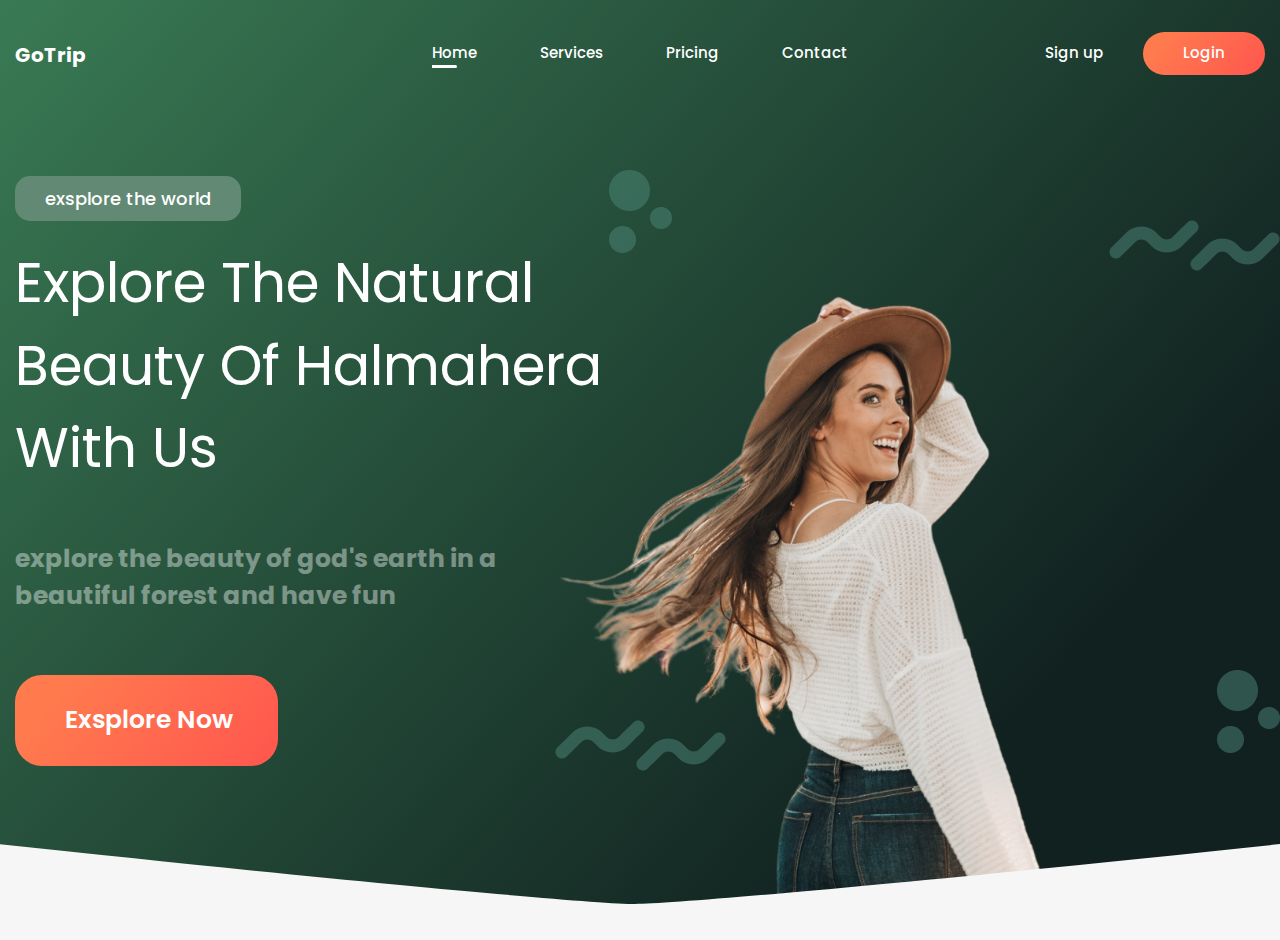
==== index.html @ a07e7d05 "0.1.1" ====
<!DOCTYPE html>
<html lang="en">
<head>
	<meta charset="UTF-8">
	<meta name="viewport" content="width=device-width, initial-scale=1.0">
	<title>GoTrip</title>
	<link rel="stylesheet" href="Style/style.css">
	<link rel="stylesheet" href="Style/reset.css">
	<link rel="stylesheet" href="Style/media.css">
	<link rel="preconnect" href="https://fonts.googleapis.com">
	<link rel="preconnect" href="https://fonts.gstatic.com" crossorigin>
	<link href="https://fonts.googleapis.com/css2?family=Poppins:ital,wght@0,100;0,200;0,300;0,400;0,500;0,600;0,700;0,800;0,900;1,100;1,200;1,300;1,400;1,500;1,600;1,700;1,800;1,900&display=swap" rel="stylesheet">
</head>
<body>
	<header class="header">
		<div class="container">
			<nav class="nav">
				<h1 class="logo__text">
					<a href="#" class="logo__link">GoTrip</a>
				</h1>
				<input id="headerbtn" type="checkbox" class="header__checkbox__btn">
				<label class="header__label__open" for="headerbtn">
					<img class="header__nav__btn" src="img/btn.png" alt="">
				</label>
				<ul class="header__list">
					<li class="header__list__item">
						<a href="#" class="header__list__link header__list__link__active">
							Home
						</a>
						<div class="active__item"></div>
					</li>
					<li class="header__list__item">
						<a href="#" class="header__list__link">
							Services
						</a>
						<div class="active__item"></div>
					</li>
					<li class="header__list__item">
						<a href="#" class="header__list__link">
							Pricing
						</a>
						<div class="active__item"></div>
					</li>
					<li class="header__list__item">
						<a href="#" class="header__list__link">
							Contact
						</a>
						<div class="active__item"></div>
					</li>
				</ul>
				<ul class=" header__list__btn">
					<li class="header__list__btn__item">
						<button class="header__btn header__btn1">Sign up</button>
						<div class="active__item__btn active__item__btn1"></div>
					</li>
					<li class="header__list__btn__item">
						<button class="header__btn header__btn2">Login</button>
						<div class="active__item__btn active__item__btn2"></div>
					</li>
				</ul>
			</nav>
		</div>
		<section class="header__present">
			<div class="container">	
				<div class="header__left">
					<strong class="header__strong">
						exsplore the world
					</strong>
					<h2 class="header__title">
						Explore The Natural
						Beauty Of Halmahera
						With Us
					</h2>
					<p class="header__text">
						explore the beauty of god's earth in a beautiful forest and have fun
					</p>
					<button class="header__present__btn">
						<div class="hover__box"></div>
						<p class="btn__text__down">Exsplore Now</p>
						<p class="btn__text">Exsplore Now</p>
						<div class="gradient__btn"></div>
					</button>
				</div>
				<img src="img/women.png" alt="women" class="header__tight__img">
			</div>
		</section>
	</header>
	<main class="main">
		<section class="slide">
			<div class="container__right">
			</div>
		</section>
	</main>
	<footer class="footer">
	</footer>
</body>
</html>
---- Style/style.css ----
body{
	background: gray;
	position: relative;
	z-index: -3;

}
.container{
	max-width: var(--c-w);
	padding: var(--p);
	margin: 0 auto;
}
.header{
	background:linear-gradient(132.05deg, #428E5F -17.38%, #112120 78.4%);
	position: relative;
	height: 940px;
	z-index: -2;
	overflow: hidden;
}
.header::after{
	content: "";
	background: url(../img/Vector.svg) center bottom/cover no-repeat	;
	width: 100%;
	height: 20%;
	inset: auto auto 0 0;
	position: absolute;
	z-index: 2;
}
.container__right{
	padding-left:  calc((100% - var(--c-w))/2);
}
.nav {
	height: 80px;
	display: grid;
	grid-template-columns: repeat(3, 1fr);
	align-items: center;
	color: #FFFFFF;
	position: relative;
	z-index: 2;
}
.logo__text {
	display: inline-block;
	text-align: start;
	font-size: 20px;
	font-weight: 700;
	line-height: 1.5;
}
.logo__link:hover{
	font-size: 21px;
}
.logo__link {
	transition: font-size .3s linear 0.05s;
}
.header__list {
	display: flex;
	justify-content: space-between;
	align-items: center;
}
.header__list__link {
	font-size: 15px;
	font-weight: 500;
	line-height: 1.5;
}
.header__list__link__active{
	display: block;
	position: relative;
}

.header__list__link__active::after{
	content: "";
	box-sizing: content-box;
	position: absolute;
	inset: auto auto -3px 0;
	min-width: 0px;
	height: 3px;
	padding-right: 25px;
	background-color: #fff;
	border-start-end-radius: 1.5px;
	border-end-end-radius: 1.5px;
}
.active__item{
	box-sizing: content-box;
	width: 0px;
	height: 3px;
	padding-right: 0;
	background: linear-gradient(129.54deg, #FF7B4E 15.57%, #FF584E 95.03%);
	border-start-end-radius: 1.5px;
	border-end-end-radius: 1.5px;
	transition: padding-right .2s linear 0.05s;
	position: relative;
	z-index: 3;
}
.header__list__link:hover + div.active__item{
	padding-right: 25px;
	position: relative;
}
.header__list__btn {
	display: flex;
	justify-content: end;
	align-items: center;
}
.header__btn {
	color: #FFFFFF;
	font-size: 15px;
	font-weight: 500;
	line-height: 1.5;
	padding: 10px 40px;
	border-radius: 100px;
	white-space: nowrap;
}
.header__btn2{
	background: linear-gradient(129.54deg, #FF7B4E 15.57%, #FF584E 95.03%);
}
.header__list__btn__item{
	display: flex;
	flex-direction: column;
	align-items: center;
}
.active__item__btn1{
	display: block;
	box-sizing: content-box;
	width: 0px;
	height: 3px;
	background: #fff;
	transition: padding .2s linear 0.077s, border-top-left-radius .1s linear 0.077s, border-top-right-radius .1s linear 0.077s;
	position: relative;
	top: -4px;
	border-radius: 1.5px;
	z-index: 3;
	border-radius: 10px;
	background: linear-gradient(129.54deg, #FF7B4E 15.57%, #FF584E 95.03%);
}
.header__btn:hover + div.active__item__btn{
	padding: 0 30px;
	border-top-left-radius: 300%;
	border-top-right-radius: 300%;

}
.active__item__btn2{
	display: block;
	box-sizing: content-box;
	width: 0px;
	height: 3px;
	background: #fff;
	transition: padding .2s linear 0.077s, border-top-left-radius .1s linear 0.077s, border-top-right-radius .1s linear 0.077s;	
	position: relative;
	top: -4px;
	border-radius: 1.5px;
	z-index: 3;
	background: #fff;
	border-radius: 10px;
}
.header__present{
	margin-top: 60px;
	height: 82%;
}
.header__present > div.container{
	background: url(../img/doted.png) center top no-repeat, url(../img/linear.png) right 50px no-repeat, url(../img/doted.png) right 500px no-repeat, url(../img/linear.png) center 550px no-repeat;
	height: 100%;
	padding-bottom: 0;
	position: relative;
}
.header__strong {
font-size: 18px;
font-weight: 500;
line-height: 27px;
color: #fff;
display: inline;
background-color: rgb(98, 137, 116);
padding: 10px 30px;
border-radius: 15px;
cursor: pointer;
}
.header__strong:hover{
	background-color: rgb(108, 132, 119);
}
.header__title {
	margin: 30px 0 50px;
	color: #fff;
	max-width: 600px;
}
.header__text {
font-size: 25px;
font-weight: 700;
color: #fff;
opacity: 0.4;
max-width: 520px;
margin-bottom: 60px;
}
.header__present__btn {
	overflow: hidden;
	width: 263px;
	height: 91px;
	display: flex;
	align-items: center;
font-size: 25px;
font-weight: 600;
padding:25px 50px;
border-radius: 27px;
background: linear-gradient(129.54deg, #FF7B4E 15.57%, #FF584E 95.03%);
color: #fff;
position: relative;
}
.gradient__btn{
	inset: 0;
	z-index: 2;
	opacity: 0;
	width: 100%;
	height: 100%;
	position: absolute;
	background: linear-gradient(129.54deg,#fd4f45 40.03%, #ff7f54 85.57% );
	transition: opacity .2s linear;
	border-radius: 27px;
}
.hover__box:hover ~ div.gradient__btn {
	opacity: 1;
}
.btn__text{
	position: absolute;
	z-index: 3;
	/* transition: opacity 0.01s linear 0.2s; */
}
.hover__box:hover ~ p.btn__text{
	animation: opacity 0.01s linear 0.16s forwards;
}
@keyframes opacity{
	0%{
		opacity: 1;
	}
	100%{
		opacity: 0;
	}
}
.btn__text__down{
	transform: translateY(-61px);
	white-space: nowrap;
	z-index: 3;
	display: none;
}
.hover__box:hover ~ p.btn__text__down{
	animation: down__text 0.6s linear 0.16s forwards;
	display: block;
}
@keyframes down__text{
	0%{
		transform: translateY(-61px);
	}
	25%{
		transform: translateY(0px);
	}
	37%{
		transform: translateY(-25px);
	}
	40%{
		transform: translateY(-27px);
	}
	55%{
		transform: translateY(0px);
	}
	75%{
		transform: translateY(-10px);
	}
	80%{
		transform: translateY(-13px);
	}
	90%{
		transform: translateY(0px);
	}
	95%{
		transform: translateY(2px);
	}
	100%{
		transform: translateY(0);
	}
}
.hover__box{
	position: absolute;
	inset: 0;
	z-index: 4;
	width: 100%;
	height: 100%;
	background-color: transparent;
}
.header__tight__img {
	object-fit: cover;
	width: clamp(10px,55vw,880px);
	position: absolute;
	inset: auto auto 5px 40%;
	z-index: 1;
}
.header__left{
	position: relative;
	z-index: 2;
}
.header__checkbox__btn{
	position: absolute;
	display: none;
}
.header__label__open{
	display: none;
	cursor: pointer;
	transition: transform  .4s linear ;
}
.header__checkbox__btn:checked ~ ul.header__list{
	transform: translateX(0px);
	opacity: 1;
}
.header__checkbox__btn:checked ~ label.header__label__open{
	transform: rotateY(180deg);
}
---- Style/media.css ----
@media (max-width: 1090px){
    .header__present > div.container{
        background: url(../img/doted.png) center top no-repeat, url(../img/linear.png) right 100px no-repeat, url(../img/doted.png) right 500px no-repeat, url(../img/linear.png) 20vw 620px no-repeat;
    }
    .header__title{
        margin: 2.7vw 0 4.5vw;
    }
    .nav{
        grid-template-columns: 0.5fr 1fr 0.8fr;
    }
}
@media (max-width: 800px){
    .nav{
        grid-template-columns: 0.35fr 1fr 0.8fr;
    }
    .header__title{
        font-size: clamp(10px, 8.5vw ,55px);
    }
    .header__text{
        font-size: clamp(10px, 4vw, 25px);
    }
    .header__present__btn{
        width: clamp(100px,36vw,260px);
        height: clamp(10px,12vw,90px);
    }
    .btn__text{
        font-size: clamp(5px,3.4vw,25px);
        position: relative;
        white-space: nowrap;
        opacity: 1 !important;
    }
    
    .btn__text__down{
        font-size: clamp(5px,3.4vw,25px);
        white-space: nowrap;
        display: none;
    }
    .hover__box:hover ~ p.btn__text__down{
        padding: 0 0 0 22vw;
        display: none;
    }
    .header__present__btn{
        justify-content: center;
    }
}
@media (max-width: 700px){
    .header__list{
        position: absolute;
        width: 180px;
        height: 400px;
        z-index: 4;
        inset: 100px 0 0 auto;
        flex-direction: column;
        justify-content: space-around;
        background:linear-gradient(132.05deg, #428E5F -17.38%, #2b635f 78.4%);
        border-radius: 10px;
        border-top-left-radius: 90%;
        border-bottom-left-radius: 100px;
        align-items: end;
        padding: 30px;
        padding-right: 40px;
        transform: translateX(210px);
        transition: transform .4s cubic-bezier(0.68, -0.55, 0.265, 1.55) ;
        opacity: 0;
    }
    .header__left{
        z-index: 1;
    }
    .nav{
        grid-template-columns: 1fr 1fr 1fr;
    }
    .header__label__open{
        display: block;
        order: 3;
        justify-self: end;
    }
    .logo__text{
        order: 1;
    }
    .header__list__btn{
        order: 2;
    }
}
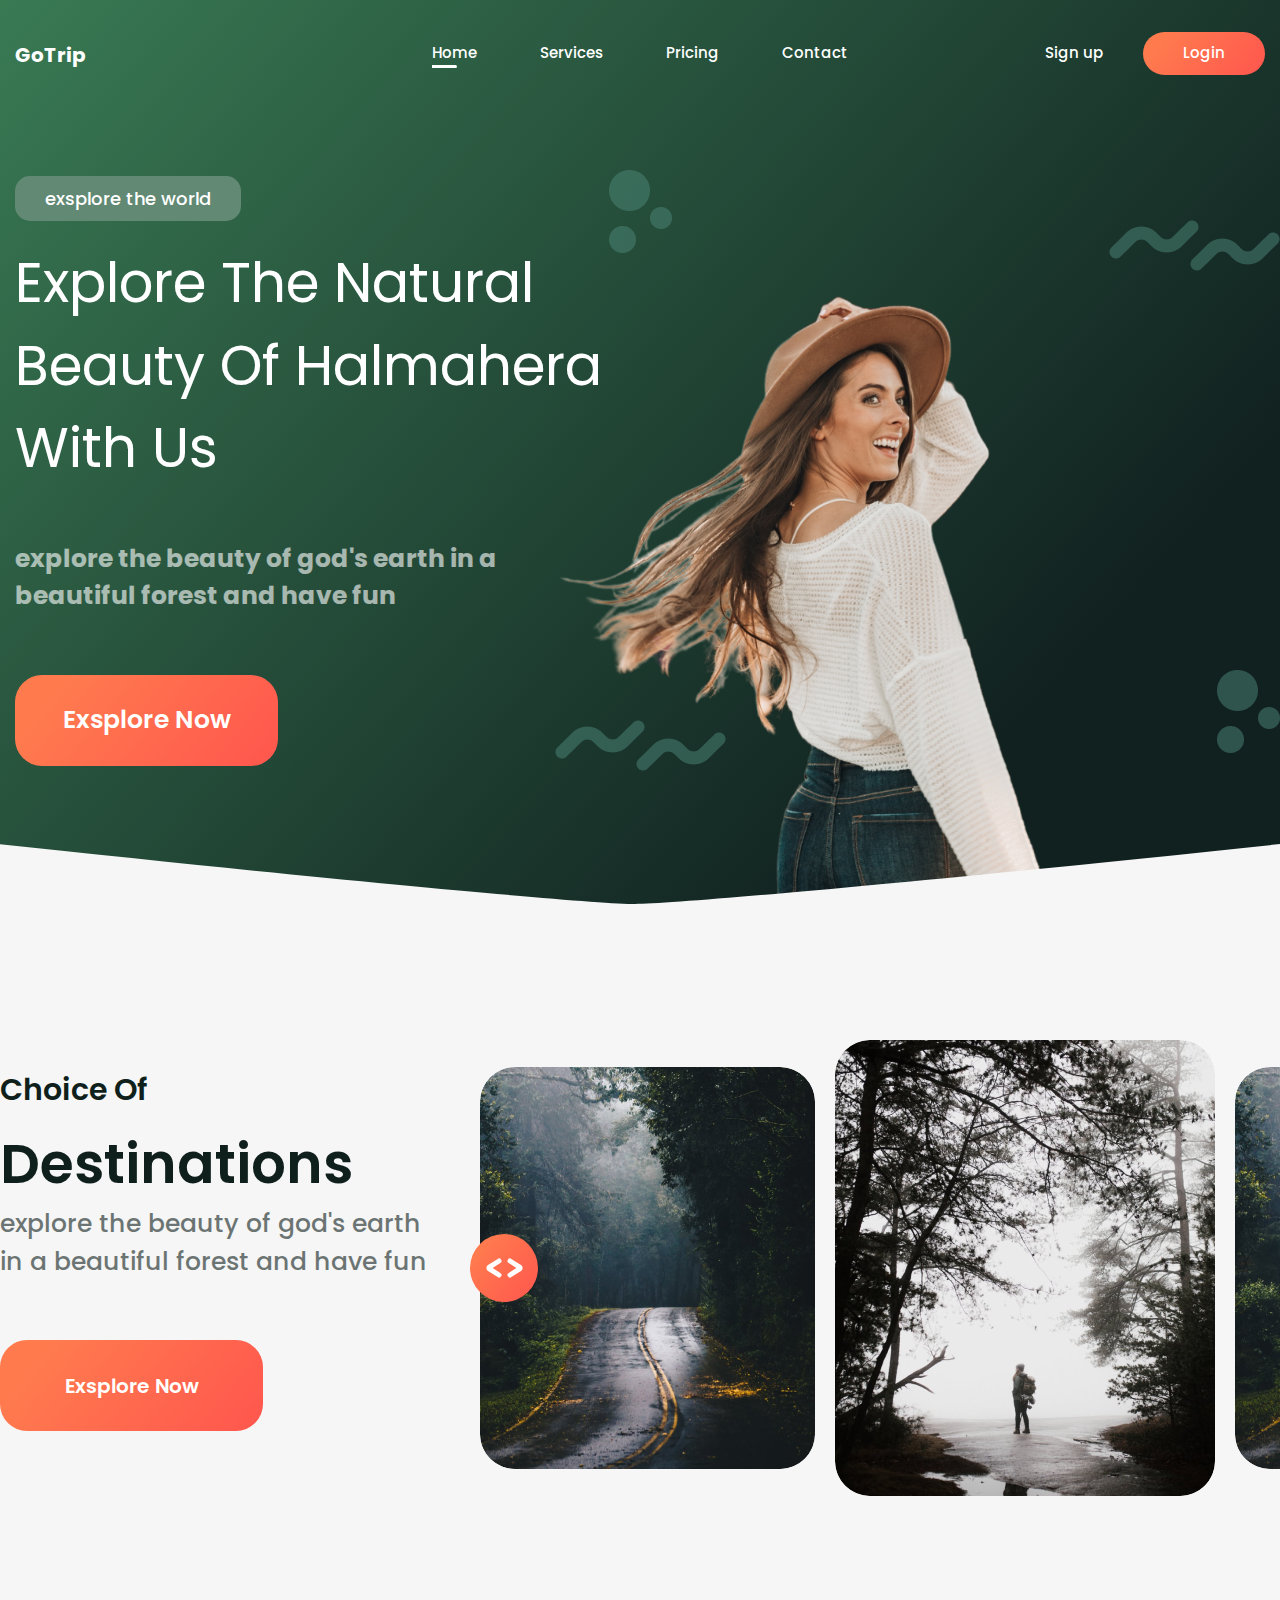
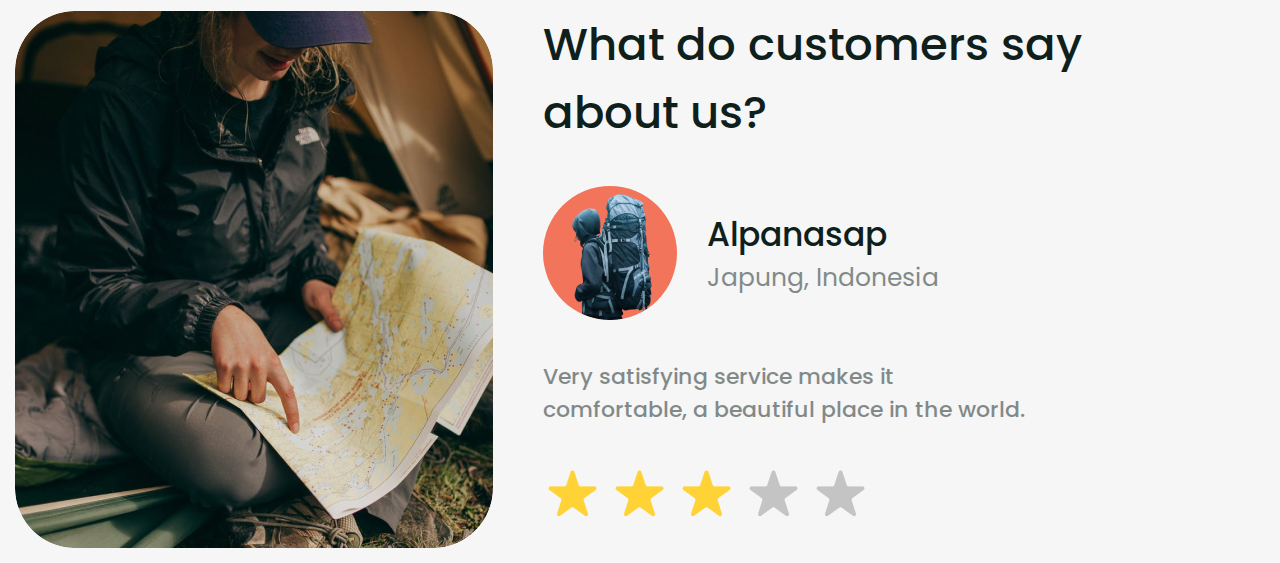
==== commit a14210a6: "0.1.4" ====
--- a/index.html
+++ b/index.html
@@ -21,7 +21,7 @@
 				<input id="headerbtn" type="checkbox" class="header__checkbox__btn">
 				<label class="header__label__open" for="headerbtn">
 					<img class="header__nav__btn" src="img/btn.png" alt="">
-				</label>
+				</label>	
 				<ul class="header__list">
 					<li class="header__list__item">
 						<a href="#" class="header__list__link header__list__link__active">
@@ -48,9 +48,9 @@
 						<div class="active__item"></div>
 					</li>
 				</ul>
-				<ul class=" header__list__btn">
+				<ul class="header__list__btn">
 					<li class="header__list__btn__item">
-						<button class="header__btn header__btn1">Sign up</button>
+						<button class="header__btn header__btn1"><p>Sign up</p></button>
 						<div class="active__item__btn active__item__btn1"></div>
 					</li>
 					<li class="header__list__btn__item">
@@ -88,6 +88,66 @@
 	<main class="main">
 		<section class="slide">
 			<div class="container__right">
+				<div class="slide__inner">
+					<div class="slide__left">
+						<h3 class="slide__title">
+							<span>Choice Of</span> Destinations
+						</h3>
+						<p class="slide__text header__text">
+							explore the beauty of god's earth in a beautiful forest and have fun
+						</p>
+						<button class="header__present__btn">
+							<div class="hover__box"></div>
+							<p class="btn__slide__text btn__slide__text__down btn__text__down ">Exsplore Now</p>
+							<p class="btn__slide__text btn__text">Exsplore Now</p>
+							<div class="gradient__btn"></div>
+						</button>
+					</div>
+					<div class="slide__right">
+						
+						<button class="slide__btn">
+							<img class="slide__btn__img slide__btn__img__left" src="/img/dir.svg" alt="">
+							<img class="slide__btn__img slide__btn__img__right" src="/img/dir.svg" alt="">
+						</button>
+						<img class="slide__img slide__img1" src="img/deer-forest.jpg" alt="">
+						<img class="slide__img slide__img2" src="img/p-f.jpg" alt="">
+						<img id="img2" class="slide__img slide__img3" src="img/deer-forest.jpg" alt="">
+					</div>
+					
+				</div>
+			</div>
+		</section>
+		<section class="comment">
+			<div class="container">
+				<figure class="commment__inner">
+					<img class="comment__img" src="img/page.jpg" alt="">
+					<figcaption class="comment__discription">
+						<div class="discription__wrapper__hover"></div>
+						<div class="discription__wrapper">
+							<span class="star star1"><img src="img/star_item.png" alt="star" class="star__img"></span>
+							<span class="star star2"><img src="img/star_item.png" alt="star" class="star__img"></span>
+							<span class="star star3"><img src="img/star_item.png" alt="star" class="star__img1"></span>
+							<span class="star star4"><img src="img/star__item.png" alt="star" class="star__img1"></span>
+							<span class="star star5"><img src="img/star_item.png" alt="star" class="star__img2"></span>
+							<span class="star star6"><img src="img/star__item.png" alt="star" class="star__img2"></span>
+							<span class="star star7"><img src="img/star_item.png" alt="star" class="star__img3"></span>
+						</div>
+						<h3 class="comment__title">
+							What do customers say about us?
+						</h3>
+						<figure class="comment__people">
+							<img class="comment__people__img" src="img/tr.png" alt="">
+							<figcaption>
+								<strong class="comment__people__strong">Alpanasap</strong>
+								<p class="comment__people__text">Japung, Indonesia</p>
+							</figcaption>
+						</figure>
+						<p class="comment__text">
+							Very satisfying service makes it comfortable, a beautiful place in the world. 
+						</p>
+						<img src="img/star.png" alt="star">
+					</figcaption>
+				</figure>
 			</div>
 		</section>
 	</main>
--- a/Style/style.css
+++ b/Style/style.css
@@ -1,8 +1,7 @@
 body{
-	background: gray;
 	position: relative;
 	z-index: -3;
-
+	background-color: #F6F6F6;
 }
 .container{
 	max-width: var(--c-w);
@@ -15,6 +14,7 @@
 	height: 940px;
 	z-index: -2;
 	overflow: hidden;
+	margin-bottom: 100px;
 }
 .header::after{
 	content: "";
@@ -43,6 +43,7 @@
 	font-size: 20px;
 	font-weight: 700;
 	line-height: 1.5;
+	color: #fff;
 }
 .logo__link:hover{
 	font-size: 21px;
@@ -54,6 +55,12 @@
 	display: flex;
 	justify-content: space-between;
 	align-items: center;
+}
+.header__list li a{
+	color: #fff;
+}
+.header__list__btn li button p{
+	color: #fff;
 }
 .header__list__link {
 	font-size: 15px;
@@ -106,6 +113,7 @@
 	padding: 10px 40px;
 	border-radius: 100px;
 	white-space: nowrap;
+	
 }
 .header__btn2{
 	background: linear-gradient(129.54deg, #FF7B4E 15.57%, #FF584E 95.03%);
@@ -182,7 +190,7 @@
 font-size: 25px;
 font-weight: 700;
 color: #fff;
-opacity: 0.4;
+opacity: 0.6;
 max-width: 520px;
 margin-bottom: 60px;
 }
@@ -190,11 +198,8 @@
 	overflow: hidden;
 	width: 263px;
 	height: 91px;
-	display: flex;
-	align-items: center;
 font-size: 25px;
 font-weight: 600;
-padding:25px 50px;
 border-radius: 27px;
 background: linear-gradient(129.54deg, #FF7B4E 15.57%, #FF584E 95.03%);
 color: #fff;
@@ -215,9 +220,8 @@
 	opacity: 1;
 }
 .btn__text{
-	position: absolute;
 	z-index: 3;
-	/* transition: opacity 0.01s linear 0.2s; */
+	color: #fff;
 }
 .hover__box:hover ~ p.btn__text{
 	animation: opacity 0.01s linear 0.16s forwards;
@@ -235,6 +239,9 @@
 	white-space: nowrap;
 	z-index: 3;
 	display: none;
+	position: absolute;
+	left: 19%;
+	color: #fff;
 }
 .hover__box:hover ~ p.btn__text__down{
 	animation: down__text 0.6s linear 0.16s forwards;
@@ -306,4 +313,283 @@
 }
 .header__checkbox__btn:checked ~ label.header__label__open{
 	transform: rotateY(180deg);
+}
+
+/* Main slider */
+.slide__inner {
+	display: flex;
+	gap: 40px;
+	position: relative;
+}
+.slide__left {
+	max-width: 460px;
+}
+.slide__title{
+	font-weight: 600;
+}
+.slide__title span{
+font-size: 30px;
+font-weight: 600;
+}
+.slide__text {
+	font-weight: 500;
+	color: var(--b-c);
+}
+.btn__slide__text{
+font-size: 20px;
+font-weight: 600;
+color: #fff;
+}
+.btn__slide__text__down{
+	left: 25%;
+}
+.slide__right {
+	
+	display: flex;
+	align-items: center;
+	gap: 20px;
+	max-width: 800px;
+	overflow: scroll;
+	appearance: none;
+}
+.slide__img{
+	border-radius: 35px;
+}
+.slide__btn {
+	border-radius: 50%;
+	width: 68px;
+	aspect-ratio: 1;
+	transform: translate(-60px,-50%);
+	position: absolute;
+	z-index: 3;
+	left: 530px;
+	top: 50%;
+	background: var(--g-c);
+	display: flex;
+	align-items: center;
+	justify-content: center;
+}
+.slide__btn__img__left:hover{
+	object-fit: cover;
+	width: 20px;
+}
+.slide__btn__img__right:hover{
+	object-fit: cover;
+	width: 20px;
+}
+.slide__btn__img__right{
+	margin-left: 5px;
+	transform: rotate(180deg);
+}
+.commment__inner {
+	display: flex;
+	gap: 50px;
+	margin-top: 100px;
+}
+.comment__img{
+border-radius: 60px;
+}
+.comment__title {
+font-size: 45px;
+font-weight: 500;
+max-width: 600px;
+margin-bottom: 40px;
+}
+
+.comment__people {
+	display: flex;
+	justify-content: start;
+	align-items: center;
+	gap: 30px;
+	margin-bottom: 40px;
+}
+.comment__people__img{
+	border-radius: 50%;
+	background-color: #f1745b;
+}
+.comment__people__strong {
+font-size: 33px;
+font-weight: 500;
+}
+.comment__people__text {
+font-size: 25px;
+font-weight: 400;
+opacity: 0.5;
+}
+.comment__text {
+font-size: 22px;
+font-weight: 500;
+max-width: 490px;
+opacity: 0.5;
+margin-bottom: 40px;
+}
+.comment__discription{
+	cursor: pointer;
+	position: relative;
+	overflow: hidden;
+}
+.discription__wrapper{
+	position: absolute;
+	z-index: -1;
+	width: 100%;
+	height: 100%;
+}
+.discription__wrapper__hover{
+	position: absolute;
+	width: 100%;
+	height: 100%;
+	z-index: 2;
+}
+.star__img {
+	width: 35px;
+	animation: rotate-star 1s linear infinite;
+}
+@keyframes rotate-star{
+	100%{
+		rotate: 360deg;
+	}
+}
+.star__img1 {
+	width: 35px;
+	animation: rotate-star1 1.5s linear infinite;
+}
+@keyframes rotate-star1{
+	100%{
+		rotate: 360deg;
+	}
+}
+.star__img2 {
+	width: 35px;
+	animation: rotate-star2 2s linear infinite;
+}
+@keyframes rotate-star2{
+	100%{
+		rotate: 360deg;
+	}
+}
+.star__img3 {
+	width: 35px;
+	animation: rotate-star2 3s linear infinite;
+}
+@keyframes rotate-star3{
+	100%{
+		rotate: 360deg;
+	}
+}
+.star{
+	display: inline-block;
+}
+
+.star1 {
+	position: relative;
+	z-index: -2;
+	left: 35%;
+	top: -30px;
+	offset-path: path('M0 -0.5C61.6 85.9 49 128.5 41 188.5C33 248.5 12.6 263.7 75 348.5C137.39 433.3 86.8 456.1 98 534.5C109.2 612.9 138.66 631.16 152 630.5');
+	offset-distance: 0%;
+	/* animation: star1 2.3s linear infinite; */
+}
+@keyframes star1 {
+	100%{
+		offset-distance: 100%;
+	}
+}
+.star2 {
+	position: relative;
+	left: -4%;
+	top: -30px;
+	offset-path: path('M307 -0.5C348.6 58.7 329.4 125.1 291 199.5C265.66 233.33 203 301 155 301C107 301 87.8 327.2 75 340C62.2 352.8 -6.01 462.6 30 525C66 587.4 99 647.8 75 679C51 710.2 -13.2 741.4 1.99 767C17.2 792.6 27 803 30 805');
+	offset-distance: 0%;
+	/* animation: star2 2s linear infinite 1s; */
+}
+@keyframes star2 {
+	100%{
+		offset-distance: 100%;
+	}
+}
+.star3 {
+	position: relative;
+	left: 37%;
+	top: -30px;
+	offset-path: path('M307 -0.5C348.6 58.7 329.4 125.1 291 199.5C265.66 233.33 203 301 155 301C107 301 87.8 327.2 75 340C62.2 352.8 -6.01 462.6 30 525C66 587.4 99 647.8 75 679C51 710.2 -13.2 741.4 1.99 767C17.2 792.6 27 803 30 805');
+	offset-distance: 0%;
+	/* animation: star3 3s linear infinite 0.2s; */
+}
+@keyframes star3 {
+	100%{
+		offset-distance: 100%;
+	}
+}
+.star4 {
+	position: relative;
+	left: 50%;
+	top: -30px;
+	offset-path: path('M0 -0.5C61.6 85.9 49 128.5 41 188.5C33 248.5 12.6 263.7 75 348.5C137.39 433.3 86.8 456.1 98 534.5C109.2 612.9 138.66 631.16 152 630.5');
+	offset-distance: 0%;
+	/* animation: star4 1.3s linear infinite 1.4s; */
+}
+@keyframes star4 {
+	100%{
+		offset-distance: 100%;
+	}
+}
+.star5 {
+	position: relative;
+	left: 30%;
+	top: -30px;
+	offset-path: path('M0 -0.5C132.8 86.7 32 141.5 68 249.5C104 357.5 221.8 308.7 233 409.5C244.2 510.3 189 518.7 189 567.5');
+	offset-distance: 0%;
+	/* animation: star5 1.4s linear infinite 1.9s; */
+}
+@keyframes star5 {
+	100%{
+		offset-distance: 100%;
+	}
+}
+.star6 {
+	position: relative;
+	left: -20%;
+	top: -30px;
+	offset-path: path('M0 -0.5C132.8 86.7 32 141.5 68 249.5C104 357.5 221.8 308.7 233 409.5C244.2 510.3 189 518.7 189 567.5');
+	offset-distance: 0%;
+	/* animation: star6 2s linear infinite 2.3s; */
+}
+@keyframes star6 {
+	100%{
+		offset-distance: 100%;
+	}
+} 
+.star7 {
+	position: relative;
+	left: 0%;
+	top: -30px;
+	offset-path: path('M0 -0.5C132.8 86.7 32 141.5 68 249.5C104 357.5 221.8 308.7 233 409.5C244.2 510.3 189 518.7 189 567.5');
+	offset-distance: 0%;
+	/* animation: star7 1s linear infinite 2.9s; */
+}
+@keyframes star6 {
+	100%{
+		offset-distance: 100%;
+	}
+}
+.discription__wrapper__hover:hover ~ * .star1{
+	animation: star1 2.3s linear infinite;
+}
+.discription__wrapper__hover:hover ~ * .star2{
+	animation: star2 2s linear infinite 1s;
+}
+.discription__wrapper__hover:hover ~ * .star3{
+	animation: star3 3s linear infinite 0.2s;
+}
+.discription__wrapper__hover:hover ~ * .star4{
+	animation: star4 1.3s linear infinite 1.4s;
+}
+.discription__wrapper__hover:hover ~ * .star5{
+	animation: star5 1.4s linear infinite 1.9s;
+}
+.discription__wrapper__hover:hover ~ * .star6{
+	animation: star6 2s linear infinite 2.3s;
+}
+.discription__wrapper__hover:hover ~ * .star7{
+	animation: star7 1s linear infinite 2.9s;
 }--- a/Style/media.css
+++ b/Style/media.css
@@ -42,6 +42,11 @@
     .header__present__btn{
         justify-content: center;
     }
+    .header__btn p{
+        max-width: 90px;
+        text-overflow: ellipsis;
+        overflow: hidden;
+    }
 }
 @media (max-width: 700px){
     .header__list{
@@ -79,5 +84,50 @@
     }
     .header__list__btn{
         order: 2;
+        
     }
-}+    .header__btn p{
+        max-width: 60px;
+        text-overflow: ellipsis;
+        overflow: hidden;
+    }
+    .header__strong{
+        padding: 1.5vw 3.8vw;
+        font-size: 2.5vw;
+    }
+}
+@media (max-width: 600px){
+    .header{
+        height: 850px;
+    }
+    .logo__text{
+        font-size: 18px;
+    }
+    .logo__link:hover{
+        font-size: 18px;
+    }
+    .header__btn{
+        padding: 10px 30px;
+    }
+}
+@media (max-width: 500px){
+    .header__present > div.container{
+        background: url(../img/doted.png) center top no-repeat, url(../img/doted.png) right 500px no-repeat, url(../img/linear.png) left 550px no-repeat;
+    }
+    .header{
+        height: 800px;
+    }
+    .header__title{
+        max-width: 400px;
+    }
+    .header__text{
+        max-width: 350px;
+    }
+}
+
+@media (max-width: 450px){
+    .header__tight__img{
+        display: none;
+    }
+}
+
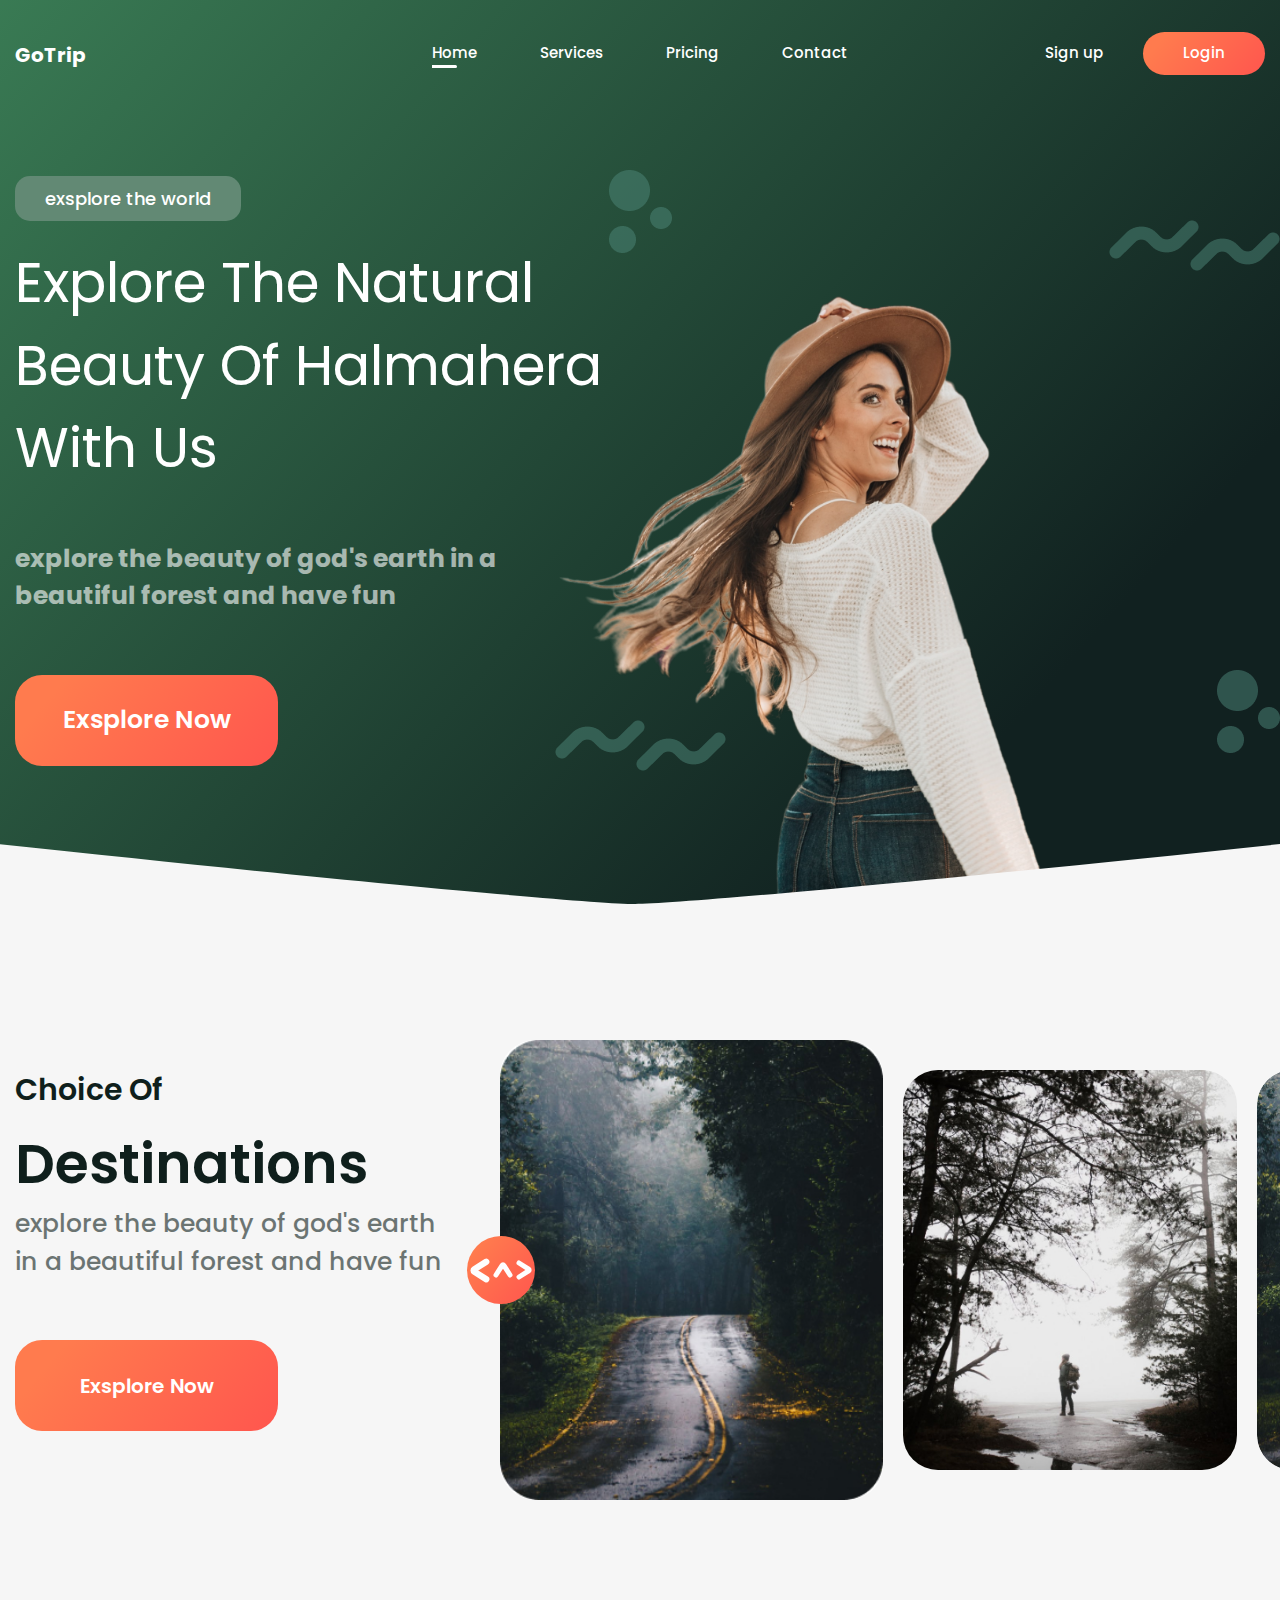
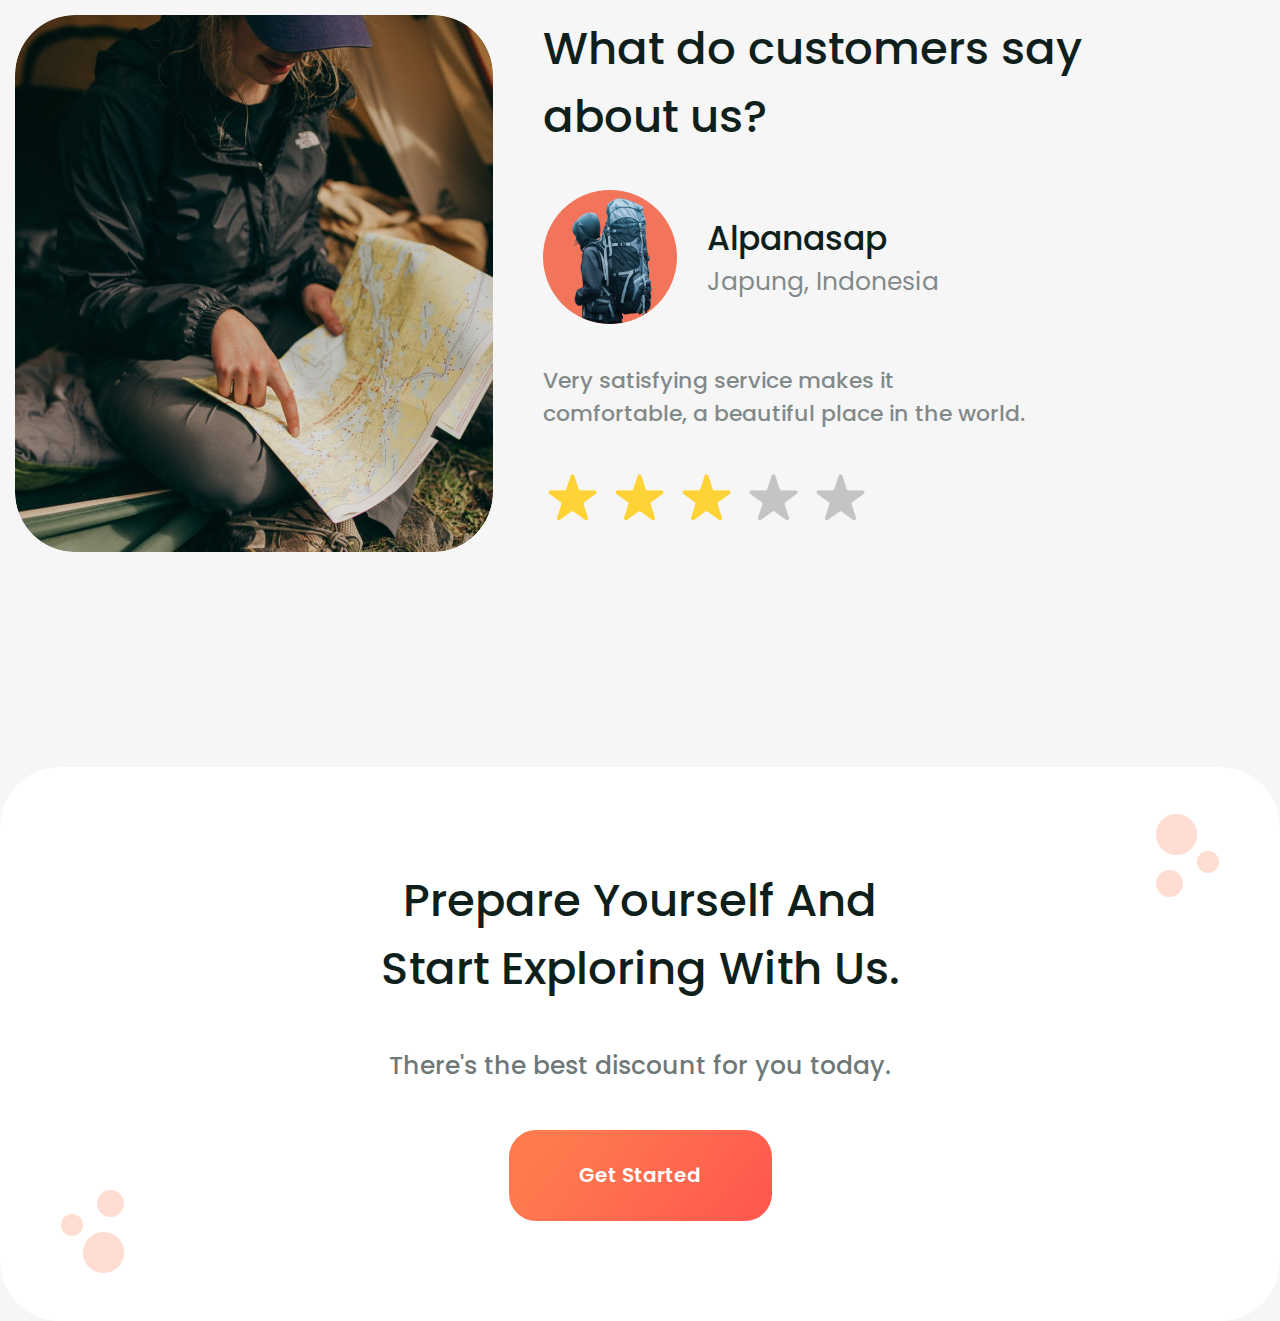
==== commit b70b0c01: "0.1.5" ====
--- a/index.html
+++ b/index.html
@@ -77,7 +77,7 @@
 					<button class="header__present__btn">
 						<div class="hover__box"></div>
 						<p class="btn__text__down">Exsplore Now</p>
-						<p class="btn__text">Exsplore Now</p>
+						<p class="btn__text present">Exsplore Now</p>
 						<div class="gradient__btn"></div>
 					</button>
 				</div>
@@ -104,16 +104,24 @@
 						</button>
 					</div>
 					<div class="slide__right">
-						
-						<button class="slide__btn">
-							<img class="slide__btn__img slide__btn__img__left" src="/img/dir.svg" alt="">
-							<img class="slide__btn__img slide__btn__img__right" src="/img/dir.svg" alt="">
-						</button>
-						<img class="slide__img slide__img1" src="img/deer-forest.jpg" alt="">
-						<img class="slide__img slide__img2" src="img/p-f.jpg" alt="">
-						<img id="img2" class="slide__img slide__img3" src="img/deer-forest.jpg" alt="">
+						<input class="slider__radio__btn one" name="slider__nav" type="radio" id="slide__btn__start" checked>
+						<input class="slider__radio__btn two" name="slider__nav" type="radio" id="slide__btn__center">
+						<input class="slider__radio__btn three" name="slider__nav" type="radio" id="slide__btn__end">
+						<div class="slide__btn">
+							<label for="slide__btn__start"><img class="slide__btn__img slide__btn__img__left" src="img/dir.svg" alt=""></label>
+							<label for="slide__btn__center"><img class="slide__btn__img slide__btn__img__center" src="img/dir.svg" alt=""></label>
+							<label for="slide__btn__end"><img class="slide__btn__img slide__btn__img__right" src="img/dir.svg" alt=""></label>
+						</div>
+						<div class="box__slider">
+							<div class="slider">
+								<img class="slide__img slide__img1" src="img/deer-forest.jpg" alt="">
+								<img class="slide__img slide__img2" src="img/p-f.jpg" alt="">
+								<img id="img2" class="slide__img slide__img3" src="img/deer-forest.jpg" alt="">
+								<img class="slide__img slide__img1" src="img/deer-forest.jpg" alt="">
+								<img class="slide__img slide__img2" src="img/p-f.jpg" alt="">
+							</div>
+						</div>
 					</div>
-					
 				</div>
 			</div>
 		</section>
@@ -150,6 +158,23 @@
 				</figure>
 			</div>
 		</section>
+		<section class="start">
+			<div class="container connect">
+				<h3 class="comment__title connect">
+					Prepare Yourself And
+					Start Exploring With Us.
+				</h3>
+				<p class="slide__text header__text connect">
+					There's the best discount for you today.
+				</p>
+				<button class="header__present__btn connect">
+					<div class="hover__box"></div>
+					<p class="btn__slide__text btn__slide__text__down btn__text__down ">Get Started</p>
+					<p class="btn__slide__text btn__text">Get Started</p>
+					<div class="gradient__btn"></div>
+				</button>
+			</div>
+		</section>
 	</main>
 	<footer class="footer">
 	</footer>
--- a/Style/style.css
+++ b/Style/style.css
@@ -129,18 +129,22 @@
 	width: 0px;
 	height: 3px;
 	background: #fff;
-	transition: padding .2s linear 0.077s, border-top-left-radius .1s linear 0.077s, border-top-right-radius .1s linear 0.077s;
+	
+	transition: padding .2s linear 0.077s, border-top-left-radius .1s linear 0.077s, border-top-right-radius .1s linear 0.077s, border-bottom-right-radius .2s linear 0.3s, border-bottom-left-radius .2s linear 0.3s;
 	position: relative;
 	top: -4px;
-	border-radius: 1.5px;
+
 	z-index: 3;
 	border-radius: 10px;
 	background: linear-gradient(129.54deg, #FF7B4E 15.57%, #FF584E 95.03%);
 }
 .header__btn:hover + div.active__item__btn{
 	padding: 0 30px;
-	border-top-left-radius: 300%;
-	border-top-right-radius: 300%;
+	border-bottom-left-radius: 100px;
+	border-bottom-right-radius: 100px;
+	border-top-left-radius: 300px;
+	border-top-right-radius: 300px;
+
 
 }
 .active__item__btn2{
@@ -224,7 +228,7 @@
 	color: #fff;
 }
 .hover__box:hover ~ p.btn__text{
-	animation: opacity 0.01s linear 0.16s forwards;
+	animation: opacity 0.01s linear 0.2s forwards;
 }
 @keyframes opacity{
 	0%{
@@ -235,7 +239,7 @@
 	}
 }
 .btn__text__down{
-	transform: translateY(-61px);
+	transform: translateY(-65px);
 	white-space: nowrap;
 	z-index: 3;
 	display: none;
@@ -244,7 +248,7 @@
 	color: #fff;
 }
 .hover__box:hover ~ p.btn__text__down{
-	animation: down__text 0.6s linear 0.16s forwards;
+	animation: down__text 0.6s linear 0.2s forwards;
 	display: block;
 }
 @keyframes down__text{
@@ -312,7 +316,18 @@
 	opacity: 1;
 }
 .header__checkbox__btn:checked ~ label.header__label__open{
-	transform: rotateY(180deg);
+	animation: rotate-dir .4s linear forwards; 
+}
+@keyframes rotate-dir{
+	55%{
+		transform: rotate(180deg);
+	}
+	70%{
+		transform: rotate(210deg);
+	}
+	100%{
+		transform: rotate(180deg);
+	}
 }
 
 /* Main slider */
@@ -323,6 +338,7 @@
 }
 .slide__left {
 	max-width: 460px;
+	padding-left: 15px;
 }
 .slide__title{
 	font-weight: 600;
@@ -344,13 +360,21 @@
 	left: 25%;
 }
 .slide__right {
-	
 	display: flex;
 	align-items: center;
 	gap: 20px;
 	max-width: 800px;
-	overflow: scroll;
-	appearance: none;
+	overflow: auto;
+}
+.box__slider{
+	overflow: hidden;
+}
+.slider{
+	display: flex;
+	align-items: center;
+	gap: 20px;
+	max-width: 800px;
+	transition: all 0.3s cubic-bezier(0.78, 1.0, 0.0065, 1.00) 0.1s;
 }
 .slide__img{
 	border-radius: 35px;
@@ -359,7 +383,7 @@
 	border-radius: 50%;
 	width: 68px;
 	aspect-ratio: 1;
-	transform: translate(-60px,-50%);
+	transform: translate(-63px,-50%);
 	position: absolute;
 	z-index: 3;
 	left: 530px;
@@ -369,17 +393,62 @@
 	align-items: center;
 	justify-content: center;
 }
+
 .slide__btn__img__left:hover{
 	object-fit: cover;
-	width: 20px;
+	width: 13px;
 }
 .slide__btn__img__right:hover{
 	object-fit: cover;
+	width: 13px;
+}
+.slide__btn__img__right{
+	transform: rotate(180deg);
+}
+.slide__btn__img__center{
+	margin: 0 5px;
+	transform: rotate(90deg);
+}
+.slide__btn__img__center:hover{
+	object-fit: cover;
+	width: 13px;
+}
+.slider__radio__btn{
+	position: absolute;
+	display: none;
+}
+.slider__radio__btn.one{
+	left: 0px;
+}
+.slide__img{
+	height: 400px;
+}
+.slider__radio__btn.one:checked ~ * .slider{
+	transform: translateX(0%);
+}
+.slider__radio__btn.one:checked ~ * .slide__btn__img__left{
 	width: 20px;
 }
-.slide__btn__img__right{
-	margin-left: 5px;
-	transform: rotate(180deg);
+.slider__radio__btn.one:checked ~ * .slide__img1{
+	height: 460px;
+}
+.slider__radio__btn.two:checked ~ * .slide__btn__img__center{
+	width: 20px;
+}
+.slider__radio__btn.two:checked ~ * .slider{
+	transform: translateX(-350px);
+}
+.slider__radio__btn.two:checked ~ * .slide__img2{
+	height: 460px;
+}
+.slider__radio__btn.three:checked ~ * .slider{
+	transform: translateX(-700px);
+}
+.slider__radio__btn.three:checked ~ * .slide__btn__img__right{
+	width: 20px;
+}
+.slider__radio__btn.three:checked ~ * .slide__img3{
+	height: 460px;
 }
 .commment__inner {
 	display: flex;
@@ -433,12 +502,17 @@
 	z-index: -1;
 	width: 100%;
 	height: 100%;
+	opacity: 0;
+	transition: opacity .5s linear 0.1s;
 }
 .discription__wrapper__hover{
 	position: absolute;
 	width: 100%;
 	height: 100%;
 	z-index: 2;
+}
+.discription__wrapper__hover:hover + div.discription__wrapper{
+	opacity: 1;
 }
 .star__img {
 	width: 35px;
@@ -487,7 +561,7 @@
 	top: -30px;
 	offset-path: path('M0 -0.5C61.6 85.9 49 128.5 41 188.5C33 248.5 12.6 263.7 75 348.5C137.39 433.3 86.8 456.1 98 534.5C109.2 612.9 138.66 631.16 152 630.5');
 	offset-distance: 0%;
-	/* animation: star1 2.3s linear infinite; */
+	animation: star1 2.3s linear infinite;
 }
 @keyframes star1 {
 	100%{
@@ -500,7 +574,7 @@
 	top: -30px;
 	offset-path: path('M307 -0.5C348.6 58.7 329.4 125.1 291 199.5C265.66 233.33 203 301 155 301C107 301 87.8 327.2 75 340C62.2 352.8 -6.01 462.6 30 525C66 587.4 99 647.8 75 679C51 710.2 -13.2 741.4 1.99 767C17.2 792.6 27 803 30 805');
 	offset-distance: 0%;
-	/* animation: star2 2s linear infinite 1s; */
+	animation: star2 2s linear infinite 1s;
 }
 @keyframes star2 {
 	100%{
@@ -513,7 +587,7 @@
 	top: -30px;
 	offset-path: path('M307 -0.5C348.6 58.7 329.4 125.1 291 199.5C265.66 233.33 203 301 155 301C107 301 87.8 327.2 75 340C62.2 352.8 -6.01 462.6 30 525C66 587.4 99 647.8 75 679C51 710.2 -13.2 741.4 1.99 767C17.2 792.6 27 803 30 805');
 	offset-distance: 0%;
-	/* animation: star3 3s linear infinite 0.2s; */
+	animation: star3 3s linear infinite 0.2s;
 }
 @keyframes star3 {
 	100%{
@@ -526,7 +600,7 @@
 	top: -30px;
 	offset-path: path('M0 -0.5C61.6 85.9 49 128.5 41 188.5C33 248.5 12.6 263.7 75 348.5C137.39 433.3 86.8 456.1 98 534.5C109.2 612.9 138.66 631.16 152 630.5');
 	offset-distance: 0%;
-	/* animation: star4 1.3s linear infinite 1.4s; */
+	animation: star4 1.3s linear infinite 1.4s;
 }
 @keyframes star4 {
 	100%{
@@ -539,7 +613,7 @@
 	top: -30px;
 	offset-path: path('M0 -0.5C132.8 86.7 32 141.5 68 249.5C104 357.5 221.8 308.7 233 409.5C244.2 510.3 189 518.7 189 567.5');
 	offset-distance: 0%;
-	/* animation: star5 1.4s linear infinite 1.9s; */
+	animation: star5 1.4s linear infinite 1.9s;
 }
 @keyframes star5 {
 	100%{
@@ -552,7 +626,7 @@
 	top: -30px;
 	offset-path: path('M0 -0.5C132.8 86.7 32 141.5 68 249.5C104 357.5 221.8 308.7 233 409.5C244.2 510.3 189 518.7 189 567.5');
 	offset-distance: 0%;
-	/* animation: star6 2s linear infinite 2.3s; */
+	animation: star6 2s linear infinite 2.3s;
 }
 @keyframes star6 {
 	100%{
@@ -565,14 +639,14 @@
 	top: -30px;
 	offset-path: path('M0 -0.5C132.8 86.7 32 141.5 68 249.5C104 357.5 221.8 308.7 233 409.5C244.2 510.3 189 518.7 189 567.5');
 	offset-distance: 0%;
-	/* animation: star7 1s linear infinite 2.9s; */
+	animation: star7 1s linear infinite 2.9s;
 }
 @keyframes star6 {
 	100%{
 		offset-distance: 100%;
 	}
 }
-.discription__wrapper__hover:hover ~ * .star1{
+/* .discription__wrapper__hover:hover ~ * .star1{
 	animation: star1 2.3s linear infinite;
 }
 .discription__wrapper__hover:hover ~ * .star2{
@@ -592,4 +666,37 @@
 }
 .discription__wrapper__hover:hover ~ * .star7{
 	animation: star7 1s linear infinite 2.9s;
-}+} */
+/*! START SECTION */
+.start{
+	margin: 200px 0 100px;
+}
+.start .container{
+background-color: #FFFFFF;
+background-image: url(../img/con_bg1.png), url(../img/con_bg2.png);
+background-repeat: no-repeat;
+background-position: 95% 10%, 5% 90%;
+display: flex;
+flex-direction: column;
+align-items: center;
+justify-content: center;
+text-align: center;
+gap: 45px;
+padding-top: 100px;
+padding-bottom: 100px;
+border-radius: 60px;
+}
+
+.container.connect > *{
+	margin: 0;
+}
+.comment__title.connect {
+max-width: 520px;
+}
+.slide__text.connect {
+	
+}
+.header__text.connect {
+}
+.header__present__btn.connect {
+}
--- a/Style/media.css
+++ b/Style/media.css
@@ -1,3 +1,37 @@
+@media (max-width: 1180px){
+    .slide__inner{
+        gap: 0;
+        align-items: center;
+        justify-content: center;
+    }
+    .slide__inner *{
+        text-align: center;
+    }
+    .slide__right{
+        display: none;
+    }
+    .comment__img{
+        display: none;
+    }
+    .commment__inner{
+        align-items: center;
+        justify-content: center;
+    }
+    .commment__inner *{
+        text-align: center;
+    }
+    .comment__discription{
+        display: flex;
+        align-items: center;
+        justify-content: center;
+        flex-direction: column;
+    }
+}
+
+
+
+
+
 @media (max-width: 1090px){
     .header__present > div.container{
         background: url(../img/doted.png) center top no-repeat, url(../img/linear.png) right 100px no-repeat, url(../img/doted.png) right 500px no-repeat, url(../img/linear.png) 20vw 620px no-repeat;
@@ -28,12 +62,16 @@
         position: relative;
         white-space: nowrap;
         opacity: 1 !important;
+        transition: font-size 0.3s linear;
     }
     
     .btn__text__down{
         font-size: clamp(5px,3.4vw,25px);
         white-space: nowrap;
         display: none;
+    }
+    .hover__box:active ~ p.btn__text{
+        font-size: 120%;
     }
     .hover__box:hover ~ p.btn__text__down{
         padding: 0 0 0 22vw;
@@ -65,7 +103,7 @@
         padding: 30px;
         padding-right: 40px;
         transform: translateX(210px);
-        transition: transform .4s cubic-bezier(0.68, -0.55, 0.265, 1.55) ;
+        transition: transform .4s cubic-bezier(0.68, -0.55, 0.265, 1.55);
         opacity: 0;
     }
     .header__left{
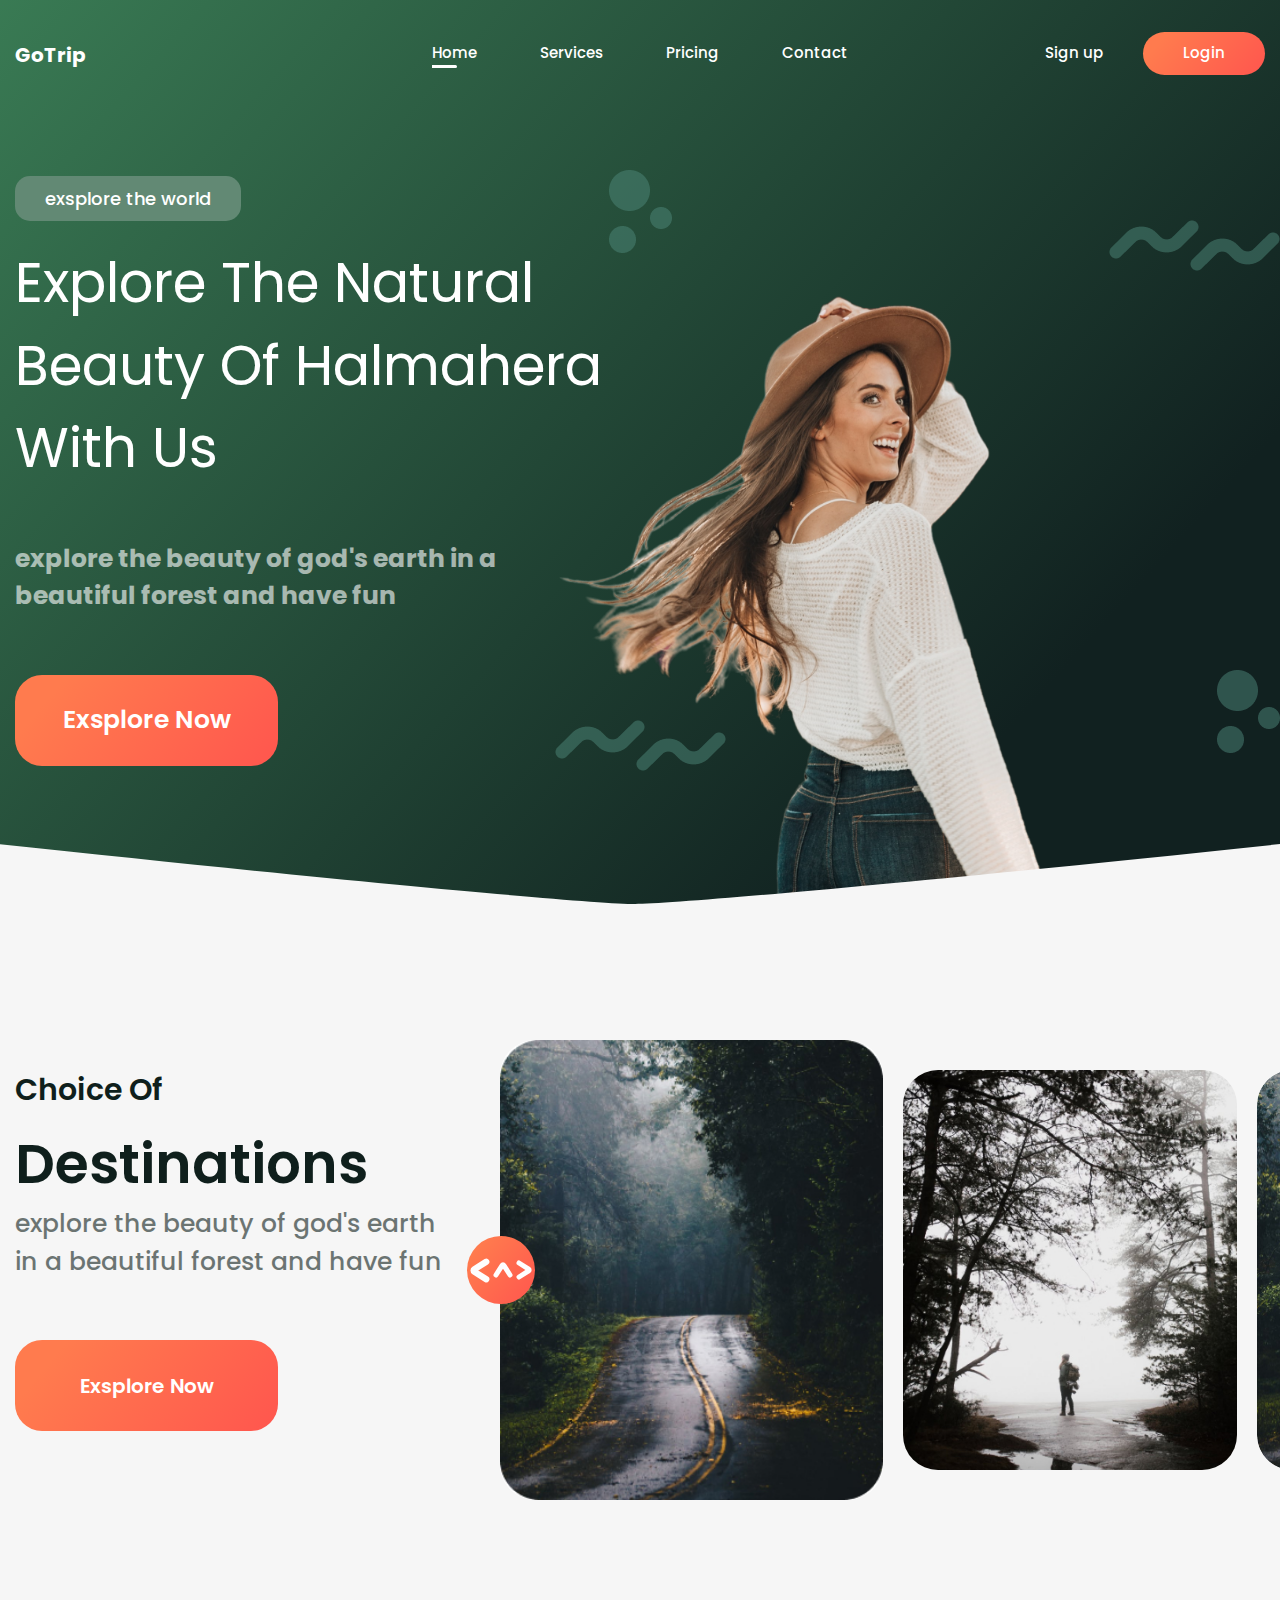
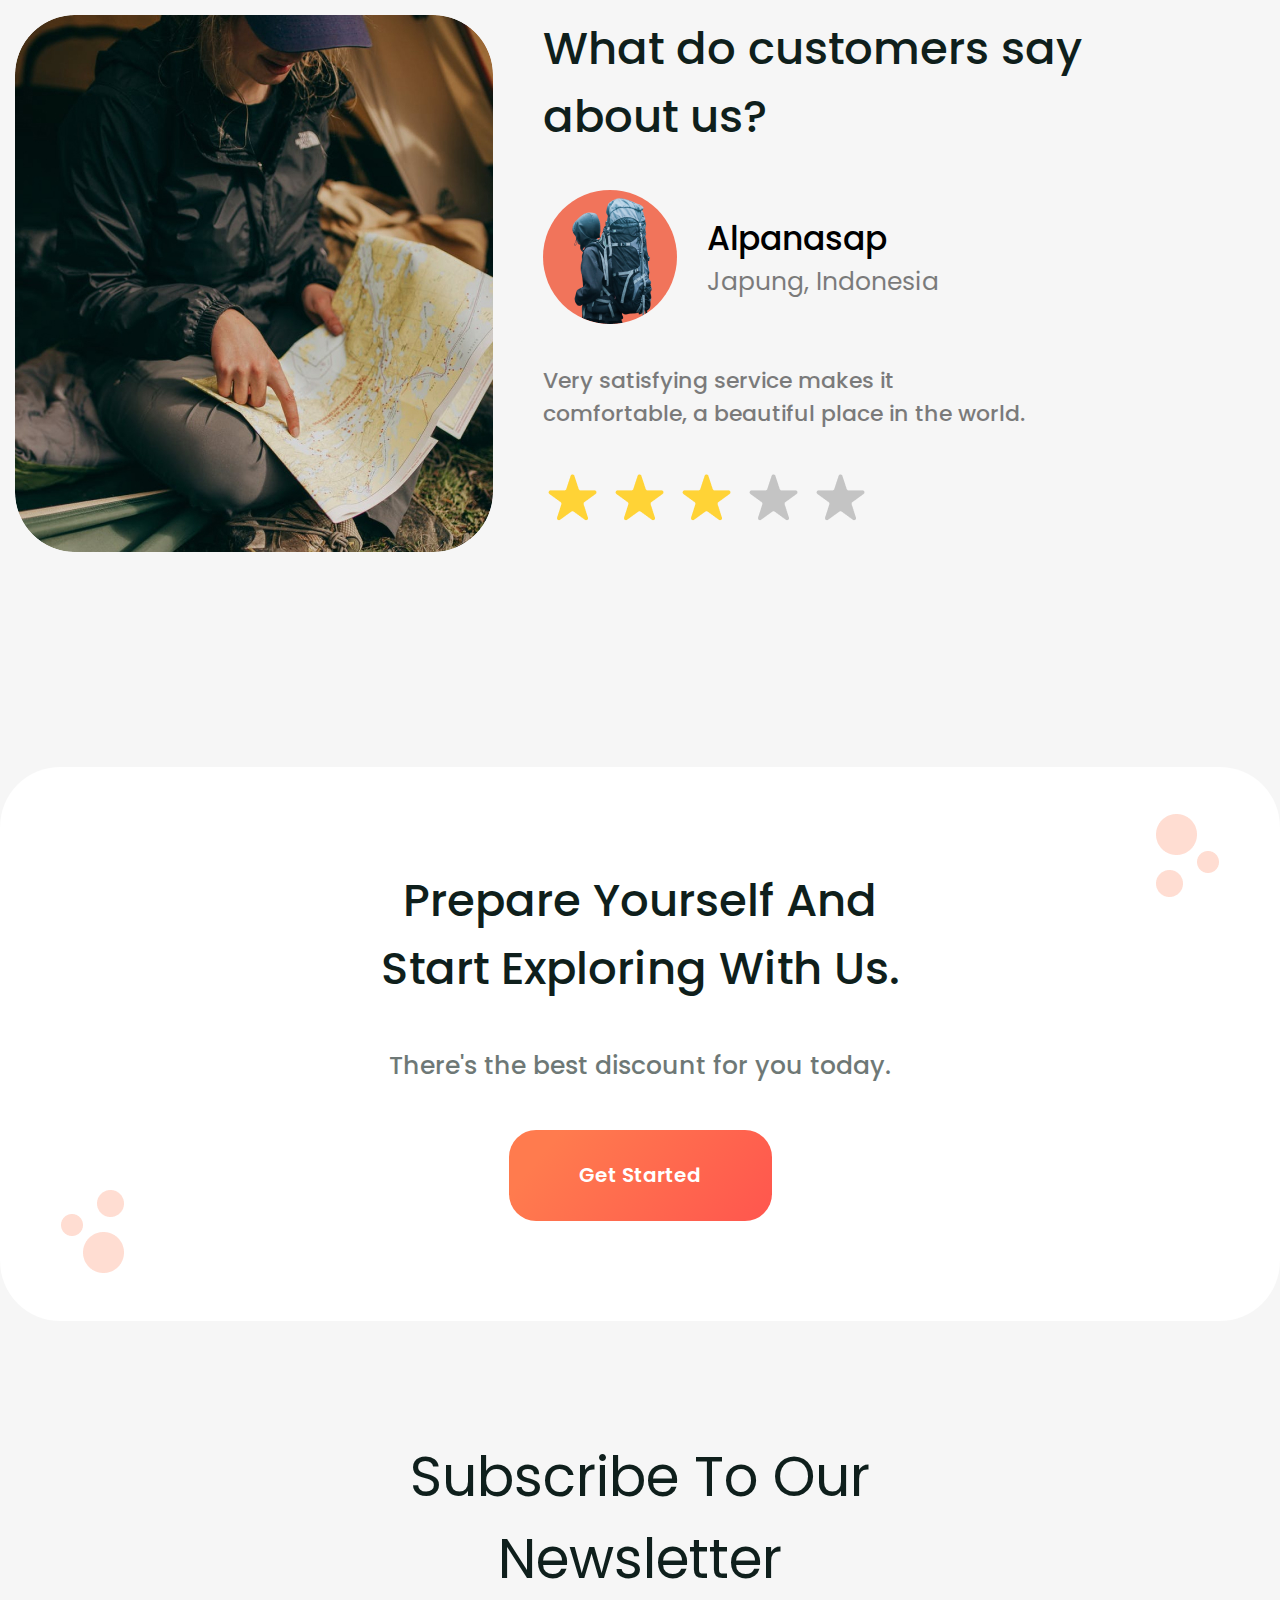
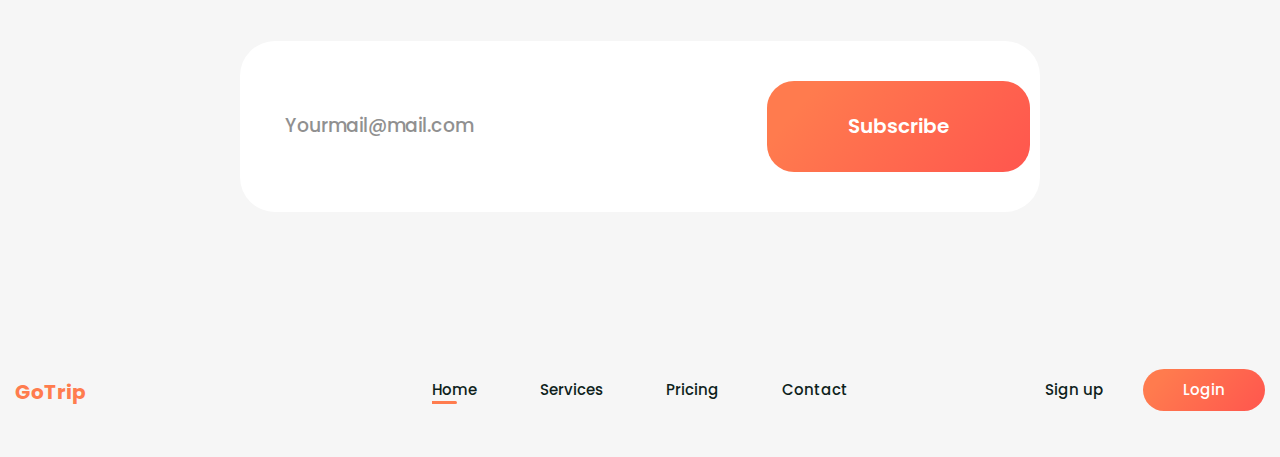
==== commit 38e4b316: "0.1.6" ====
--- a/index.html
+++ b/index.html
@@ -1,182 +1,310 @@
 <!DOCTYPE html>
 <html lang="en">
-<head>
-	<meta charset="UTF-8">
-	<meta name="viewport" content="width=device-width, initial-scale=1.0">
-	<title>GoTrip</title>
-	<link rel="stylesheet" href="Style/style.css">
-	<link rel="stylesheet" href="Style/reset.css">
-	<link rel="stylesheet" href="Style/media.css">
-	<link rel="preconnect" href="https://fonts.googleapis.com">
-	<link rel="preconnect" href="https://fonts.gstatic.com" crossorigin>
-	<link href="https://fonts.googleapis.com/css2?family=Poppins:ital,wght@0,100;0,200;0,300;0,400;0,500;0,600;0,700;0,800;0,900;1,100;1,200;1,300;1,400;1,500;1,600;1,700;1,800;1,900&display=swap" rel="stylesheet">
-</head>
-<body>
-	<header class="header">
-		<div class="container">
-			<nav class="nav">
-				<h1 class="logo__text">
-					<a href="#" class="logo__link">GoTrip</a>
-				</h1>
-				<input id="headerbtn" type="checkbox" class="header__checkbox__btn">
-				<label class="header__label__open" for="headerbtn">
-					<img class="header__nav__btn" src="img/btn.png" alt="">
-				</label>	
-				<ul class="header__list">
-					<li class="header__list__item">
-						<a href="#" class="header__list__link header__list__link__active">
-							Home
-						</a>
-						<div class="active__item"></div>
-					</li>
-					<li class="header__list__item">
-						<a href="#" class="header__list__link">
-							Services
-						</a>
-						<div class="active__item"></div>
-					</li>
-					<li class="header__list__item">
-						<a href="#" class="header__list__link">
-							Pricing
-						</a>
-						<div class="active__item"></div>
-					</li>
-					<li class="header__list__item">
-						<a href="#" class="header__list__link">
-							Contact
-						</a>
-						<div class="active__item"></div>
-					</li>
-				</ul>
-				<ul class="header__list__btn">
-					<li class="header__list__btn__item">
-						<button class="header__btn header__btn1"><p>Sign up</p></button>
-						<div class="active__item__btn active__item__btn1"></div>
-					</li>
-					<li class="header__list__btn__item">
-						<button class="header__btn header__btn2">Login</button>
-						<div class="active__item__btn active__item__btn2"></div>
-					</li>
-				</ul>
-			</nav>
-		</div>
-		<section class="header__present">
-			<div class="container">	
-				<div class="header__left">
-					<strong class="header__strong">
-						exsplore the world
-					</strong>
-					<h2 class="header__title">
-						Explore The Natural
-						Beauty Of Halmahera
-						With Us
-					</h2>
-					<p class="header__text">
-						explore the beauty of god's earth in a beautiful forest and have fun
-					</p>
-					<button class="header__present__btn">
-						<div class="hover__box"></div>
-						<p class="btn__text__down">Exsplore Now</p>
-						<p class="btn__text present">Exsplore Now</p>
-						<div class="gradient__btn"></div>
-					</button>
-				</div>
-				<img src="img/women.png" alt="women" class="header__tight__img">
-			</div>
-		</section>
-	</header>
-	<main class="main">
-		<section class="slide">
-			<div class="container__right">
-				<div class="slide__inner">
-					<div class="slide__left">
-						<h3 class="slide__title">
-							<span>Choice Of</span> Destinations
-						</h3>
-						<p class="slide__text header__text">
-							explore the beauty of god's earth in a beautiful forest and have fun
-						</p>
-						<button class="header__present__btn">
-							<div class="hover__box"></div>
-							<p class="btn__slide__text btn__slide__text__down btn__text__down ">Exsplore Now</p>
-							<p class="btn__slide__text btn__text">Exsplore Now</p>
-							<div class="gradient__btn"></div>
-						</button>
-					</div>
-					<div class="slide__right">
-						<input class="slider__radio__btn one" name="slider__nav" type="radio" id="slide__btn__start" checked>
-						<input class="slider__radio__btn two" name="slider__nav" type="radio" id="slide__btn__center">
-						<input class="slider__radio__btn three" name="slider__nav" type="radio" id="slide__btn__end">
-						<div class="slide__btn">
-							<label for="slide__btn__start"><img class="slide__btn__img slide__btn__img__left" src="img/dir.svg" alt=""></label>
-							<label for="slide__btn__center"><img class="slide__btn__img slide__btn__img__center" src="img/dir.svg" alt=""></label>
-							<label for="slide__btn__end"><img class="slide__btn__img slide__btn__img__right" src="img/dir.svg" alt=""></label>
-						</div>
-						<div class="box__slider">
-							<div class="slider">
-								<img class="slide__img slide__img1" src="img/deer-forest.jpg" alt="">
-								<img class="slide__img slide__img2" src="img/p-f.jpg" alt="">
-								<img id="img2" class="slide__img slide__img3" src="img/deer-forest.jpg" alt="">
-								<img class="slide__img slide__img1" src="img/deer-forest.jpg" alt="">
-								<img class="slide__img slide__img2" src="img/p-f.jpg" alt="">
-							</div>
-						</div>
-					</div>
-				</div>
-			</div>
-		</section>
-		<section class="comment">
-			<div class="container">
-				<figure class="commment__inner">
-					<img class="comment__img" src="img/page.jpg" alt="">
-					<figcaption class="comment__discription">
-						<div class="discription__wrapper__hover"></div>
-						<div class="discription__wrapper">
-							<span class="star star1"><img src="img/star_item.png" alt="star" class="star__img"></span>
-							<span class="star star2"><img src="img/star_item.png" alt="star" class="star__img"></span>
-							<span class="star star3"><img src="img/star_item.png" alt="star" class="star__img1"></span>
-							<span class="star star4"><img src="img/star__item.png" alt="star" class="star__img1"></span>
-							<span class="star star5"><img src="img/star_item.png" alt="star" class="star__img2"></span>
-							<span class="star star6"><img src="img/star__item.png" alt="star" class="star__img2"></span>
-							<span class="star star7"><img src="img/star_item.png" alt="star" class="star__img3"></span>
-						</div>
-						<h3 class="comment__title">
-							What do customers say about us?
-						</h3>
-						<figure class="comment__people">
-							<img class="comment__people__img" src="img/tr.png" alt="">
-							<figcaption>
-								<strong class="comment__people__strong">Alpanasap</strong>
-								<p class="comment__people__text">Japung, Indonesia</p>
-							</figcaption>
-						</figure>
-						<p class="comment__text">
-							Very satisfying service makes it comfortable, a beautiful place in the world. 
-						</p>
-						<img src="img/star.png" alt="star">
-					</figcaption>
-				</figure>
-			</div>
-		</section>
-		<section class="start">
-			<div class="container connect">
-				<h3 class="comment__title connect">
-					Prepare Yourself And
-					Start Exploring With Us.
-				</h3>
-				<p class="slide__text header__text connect">
-					There's the best discount for you today.
-				</p>
-				<button class="header__present__btn connect">
-					<div class="hover__box"></div>
-					<p class="btn__slide__text btn__slide__text__down btn__text__down ">Get Started</p>
-					<p class="btn__slide__text btn__text">Get Started</p>
-					<div class="gradient__btn"></div>
-				</button>
-			</div>
-		</section>
-	</main>
-	<footer class="footer">
-	</footer>
-</body>
-</html>+  <head>
+    <meta charset="UTF-8" />
+    <meta name="viewport" content="width=device-width, initial-scale=1.0" />
+    <title>GoTrip</title>
+    <link rel="stylesheet" href="Style/style.css" />
+    <link rel="stylesheet" href="Style/reset.css" />
+    <link rel="stylesheet" href="Style/media.css" />
+    <link rel="preconnect" href="https://fonts.googleapis.com" />
+    <link rel="preconnect" href="https://fonts.gstatic.com" crossorigin />
+    <link
+      href="https://fonts.googleapis.com/css2?family=Poppins:ital,wght@0,100;0,200;0,300;0,400;0,500;0,600;0,700;0,800;0,900;1,100;1,200;1,300;1,400;1,500;1,600;1,700;1,800;1,900&display=swap"
+      rel="stylesheet"
+    />
+  </head>
+  <body>
+    <header class="header">
+      <div class="container">
+        <nav class="nav">
+          <h1 class="logo__text">
+            <a href="#" class="logo__link">GoTrip</a>
+          </h1>
+          <input id="headerbtn" type="checkbox" class="header__checkbox__btn" />
+          <label class="header__label__open" for="headerbtn">
+            <img class="header__nav__btn" src="img/btn.png" alt="" />
+          </label>
+          <ul class="header__list">
+            <li class="header__list__item">
+              <a href="#" class="header__list__link header__list__link__active">
+                Home
+              </a>
+              <div class="active__item"></div>
+            </li>
+            <li class="header__list__item">
+              <a href="#" class="header__list__link"> Services </a>
+              <div class="active__item"></div>
+            </li>
+            <li class="header__list__item">
+              <a href="#" class="header__list__link"> Pricing </a>
+              <div class="active__item"></div>
+            </li>
+            <li class="header__list__item">
+              <a href="#" class="header__list__link"> Contact </a>
+              <div class="active__item"></div>
+            </li>
+          </ul>
+          <ul class="header__list__btn">
+            <li class="header__list__btn__item">
+              <button class="header__btn header__btn1">Sign up</button>
+              <div class="active__item__btn active__item__btn1"></div>
+            </li>
+            <li class="header__list__btn__item">
+              <button class="header__btn header__btn2">Login</button>
+              <div class="active__item__btn active__item__btn2"></div>
+            </li>
+          </ul>
+        </nav>
+      </div>
+      <section class="header__present">
+        <div class="container">
+          <div class="header__left">
+            <strong class="header__strong"> exsplore the world </strong>
+            <h2 class="header__title">
+              Explore The Natural Beauty Of Halmahera With Us
+            </h2>
+            <p class="header__text">
+              explore the beauty of god's earth in a beautiful forest and have
+              fun
+            </p>
+            <button class="header__present__btn">
+              <span class="hover__box"></span>
+              <span class="btn__text__down">Exsplore Now</span>
+              <span class="btn__text present">Exsplore Now</span>
+              <span class="gradient__btn"></span>
+            </button>
+          </div>
+          <img src="img/women.png" alt="women" class="header__tight__img" />
+        </div>
+      </section>
+    </header>
+    <main class="main">
+      <section class="slide">
+        <div class="container__right">
+          <div class="slide__inner">
+            <div class="slide__left">
+              <h3 class="slide__title"><span>Choice Of</span> Destinations</h3>
+              <p class="slide__text header__text">
+                explore the beauty of god's earth in a beautiful forest and have
+                fun
+              </p>
+              <button class="header__present__btn">
+                <span class="hover__box"></span>
+                <span
+                  class="btn__slide__text btn__slide__text__down btn__text__down"
+                >
+                  Exsplore Now
+                </span>
+                <span class="btn__slide__text btn__text">Exsplore Now</span>
+                <span class="gradient__btn"></span>
+              </button>
+            </div>
+            <div class="slide__right">
+              <input
+                class="slider__radio__btn one"
+                name="slider__nav"
+                type="radio"
+                id="slide__btn__start"
+                checked
+              />
+              <input
+                class="slider__radio__btn two"
+                name="slider__nav"
+                type="radio"
+                id="slide__btn__center"
+              />
+              <input
+                class="slider__radio__btn three"
+                name="slider__nav"
+                type="radio"
+                id="slide__btn__end"
+              />
+              <div class="slide__btn">
+                <label for="slide__btn__start"
+                  ><img
+                    class="slide__btn__img slide__btn__img__left"
+                    src="img/dir.svg"
+                    alt=""
+                /></label>
+                <label for="slide__btn__center"
+                  ><img
+                    class="slide__btn__img slide__btn__img__center"
+                    src="img/dir.svg"
+                    alt=""
+                /></label>
+                <label for="slide__btn__end"
+                  ><img
+                    class="slide__btn__img slide__btn__img__right"
+                    src="img/dir.svg"
+                    alt=""
+                /></label>
+              </div>
+              <div class="box__slider">
+                <div class="slider">
+                  <img
+                    class="slide__img slide__img1"
+                    src="img/deer-forest.jpg"
+                    alt=""
+                  />
+                  <img
+                    class="slide__img slide__img2"
+                    src="img/p-f.jpg"
+                    alt=""
+                  />
+                  <img
+                    id="img2"
+                    class="slide__img slide__img3"
+                    src="img/deer-forest.jpg"
+                    alt=""
+                  />
+                  <img
+                    class="slide__img slide__img1"
+                    src="img/deer-forest.jpg"
+                    alt=""
+                  />
+                  <img
+                    class="slide__img slide__img2"
+                    src="img/p-f.jpg"
+                    alt=""
+                  />
+                </div>
+              </div>
+            </div>
+          </div>
+        </div>
+      </section>
+      <section class="comment">
+        <div class="container">
+          <figure class="commment__inner">
+            <img class="comment__img" src="img/page.jpg" alt="" />
+            <figcaption class="comment__discription">
+              <div class="discription__wrapper__hover"></div>
+              <div class="discription__wrapper">
+                <span class="star star1"
+                  ><img src="img/star_item.png" alt="star" class="star__img"
+                /></span>
+                <span class="star star2"
+                  ><img src="img/star_item.png" alt="star" class="star__img"
+                /></span>
+                <span class="star star3"
+                  ><img src="img/star_item.png" alt="star" class="star__img1"
+                /></span>
+                <span class="star star4"
+                  ><img src="img/star__item.png" alt="star" class="star__img1"
+                /></span>
+                <span class="star star5"
+                  ><img src="img/star_item.png" alt="star" class="star__img2"
+                /></span>
+                <span class="star star6"
+                  ><img src="img/star__item.png" alt="star" class="star__img2"
+                /></span>
+                <span class="star star7"
+                  ><img src="img/star_item.png" alt="star" class="star__img3"
+                /></span>
+              </div>
+              <h3 class="comment__title">What do customers say about us?</h3>
+              <figure class="comment__people">
+                <img class="comment__people__img" src="img/tr.png" alt="" />
+                <figcaption>
+                  <strong class="comment__people__strong">Alpanasap</strong>
+                  <p class="comment__people__text">Japung, Indonesia</p>
+                </figcaption>
+              </figure>
+              <p class="comment__text">
+                Very satisfying service makes it comfortable, a beautiful place
+                in the world.
+              </p>
+              <img src="img/star.png" alt="star" />
+            </figcaption>
+          </figure>
+        </div>
+      </section>
+      <section class="start">
+        <div class="container connect">
+          <h3 class="comment__title connect">
+            Prepare Yourself And Start Exploring With Us.
+          </h3>
+          <p class="slide__text header__text connect">
+            There's the best discount for you today.
+          </p>
+          <button class="header__present__btn connect">
+            <span class="hover__box"></span>
+            <span
+              class="btn__slide__text btn__slide__text__down btn__text__down"
+            >
+              Get Started
+            </span>
+            <span class="btn__slide__text btn__text">Get Started</span>
+            <span class="gradient__btn"></span>
+          </button>
+        </div>
+      </section>
+      <section class="subscribe">
+        <div class="container">
+          <h3 class="subscribe__title">Subscribe To Our Newsletter</h3>
+          <form action="#" class="subscribe">
+            <input
+              type="email"
+              placeholder=" Yourmail@mail.com"
+              class="subscribe__email"
+            />
+            <button class="subscribe__btn header__present__btn connect">
+              <span class="hover__box"></span>
+              <span
+                class="btn__slide__text btn__slide__text__down btn__text__down"
+              >
+                Subscribe
+              </span>
+              <span class="btn__slide__text btn__text">Subscribe</span>
+              <span class="gradient__btn"></span>
+            </button>
+          </form>
+        </div>
+      </section>
+    </main>
+    <footer class="footer">
+      <div class="container">
+        <nav class="nav footer__nav">
+          <h1 class="logo__text logo__footer__text">
+            <a href="#" class="logo__link">GoTrip</a>
+          </h1>
+          <input id="footerbtn" type="checkbox" class="header__checkbox__btn" />
+          <label class="footer__label__open" for="footerbtn">
+            <img class="header__nav__btn" src="img/btn.png" alt="" />
+          </label>
+          <ul class="header__list footer__list">
+            <li class="header__list__item">
+              <a href="#" class="header__list__link header__list__link__active"
+                >Home</a
+              >
+              <div class="active__item"></div>
+            </li>
+            <li class="header__list__item">
+              <a href="#" class="header__list__link"> Services </a>
+              <div class="active__item"></div>
+            </li>
+            <li class="header__list__item">
+              <a href="#" class="header__list__link"> Pricing </a>
+              <div class="active__item"></div>
+            </li>
+            <li class="header__list__item">
+              <a href="#" class="header__list__link"> Contact </a>
+              <div class="active__item"></div>
+            </li>
+          </ul>
+          <ul class="header__list__btn footer__list__btn">
+            <li class="header__list__btn__item header__list__btn__item">
+              <button class="header__btn header__btn1">Sign up</button>
+              <div class="active__item__btn active__item__btn1"></div>
+            </li>
+            <li class="header__list__btn__item">
+              <button class="header__btn header__btn2">Login</button>
+              <div class="active__item__btn active__item__btn2"></div>
+            </li>
+          </ul>
+        </nav>
+      </div>
+    </footer>
+  </body>
+</html>
--- a/Style/style.css
+++ b/Style/style.css
@@ -1,650 +1,677 @@
-body{
-	position: relative;
-	z-index: -3;
-	background-color: #F6F6F6;
-}
-.container{
-	max-width: var(--c-w);
-	padding: var(--p);
-	margin: 0 auto;
-}
-.header{
-	background:linear-gradient(132.05deg, #428E5F -17.38%, #112120 78.4%);
-	position: relative;
-	height: 940px;
-	z-index: -2;
-	overflow: hidden;
-	margin-bottom: 100px;
-}
-.header::after{
-	content: "";
-	background: url(../img/Vector.svg) center bottom/cover no-repeat	;
-	width: 100%;
-	height: 20%;
-	inset: auto auto 0 0;
-	position: absolute;
-	z-index: 2;
-}
-.container__right{
-	padding-left:  calc((100% - var(--c-w))/2);
+body {
+  position: relative;
+  z-index: -3;
+  background-color: #f6f6f6;
+}
+.container {
+  max-width: var(--c-w);
+  padding: var(--p);
+  margin: 0 auto;
+}
+.header {
+  background: linear-gradient(132.05deg, #428e5f -17.38%, #112120 78.4%);
+  position: relative;
+  height: 940px;
+  z-index: -2;
+  overflow: hidden;
+  margin-bottom: 100px;
+}
+.header::after {
+  content: "";
+  background: url(../img/Vector.svg) center bottom/cover no-repeat;
+  width: 100%;
+  height: 20%;
+  inset: auto auto 0 0;
+  z-index: 2;
+  position: absolute;
+}
+.container__right {
+  padding-left: calc((100% - var(--c-w)) / 2);
 }
 .nav {
-	height: 80px;
-	display: grid;
-	grid-template-columns: repeat(3, 1fr);
-	align-items: center;
-	color: #FFFFFF;
-	position: relative;
-	z-index: 2;
+  height: 80px;
+  display: grid;
+  grid-template-columns: repeat(3, 1fr);
+  align-items: center;
+  color: #ffffff;
+  position: relative;
+  z-index: 2;
 }
 .logo__text {
-	display: inline-block;
-	text-align: start;
-	font-size: 20px;
-	font-weight: 700;
-	line-height: 1.5;
-	color: #fff;
-}
-.logo__link:hover{
-	font-size: 21px;
+  display: inline-block;
+  text-align: start;
+  font-size: 20px;
+  font-weight: 700;
+  line-height: 1.5;
+  color: #fff;
+}
+.logo__link:hover {
+  font-size: 21px;
 }
 .logo__link {
-	transition: font-size .3s linear 0.05s;
+  transition: font-size 0.3s linear 0.05s;
 }
 .header__list {
-	display: flex;
-	justify-content: space-between;
-	align-items: center;
-}
-.header__list li a{
-	color: #fff;
-}
-.header__list__btn li button p{
-	color: #fff;
+  display: flex;
+  justify-content: space-between;
+  align-items: center;
+}
+.header__list li a {
+  color: #fff;
+}
+.header__list__btn li button p {
+  color: #fff;
 }
 .header__list__link {
-	font-size: 15px;
-	font-weight: 500;
-	line-height: 1.5;
-}
-.header__list__link__active{
-	display: block;
-	position: relative;
+  font-size: 15px;
+  font-weight: 500;
+  line-height: 1.5;
+}
+.header__list__link__active {
+  display: block;
+  position: relative;
 }
 
-.header__list__link__active::after{
-	content: "";
-	box-sizing: content-box;
-	position: absolute;
-	inset: auto auto -3px 0;
-	min-width: 0px;
-	height: 3px;
-	padding-right: 25px;
-	background-color: #fff;
-	border-start-end-radius: 1.5px;
-	border-end-end-radius: 1.5px;
-}
-.active__item{
-	box-sizing: content-box;
-	width: 0px;
-	height: 3px;
-	padding-right: 0;
-	background: linear-gradient(129.54deg, #FF7B4E 15.57%, #FF584E 95.03%);
-	border-start-end-radius: 1.5px;
-	border-end-end-radius: 1.5px;
-	transition: padding-right .2s linear 0.05s;
-	position: relative;
-	z-index: 3;
-}
-.header__list__link:hover + div.active__item{
-	padding-right: 25px;
-	position: relative;
+.header__list__link__active::after {
+  content: "";
+  box-sizing: content-box;
+  position: absolute;
+  inset: auto auto -3px 0;
+  min-width: 0px;
+  height: 3px;
+  padding-right: 25px;
+  background-color: #fff;
+  border-start-end-radius: 1.5px;
+  border-end-end-radius: 1.5px;
+}
+.active__item {
+  box-sizing: content-box;
+  width: 0px;
+  height: 3px;
+  padding-right: 0;
+  background: linear-gradient(129.54deg, #ff7b4e 15.57%, #ff584e 95.03%);
+  border-start-end-radius: 1.5px;
+  border-end-end-radius: 1.5px;
+  transition: padding-right 0.2s linear 0.05s;
+  position: relative;
+  z-index: 3;
+}
+.header__list__link:hover + div.active__item {
+  padding-right: 25px;
+  position: relative;
 }
 .header__list__btn {
-	display: flex;
-	justify-content: end;
-	align-items: center;
+  display: flex;
+  justify-content: end;
+  align-items: center;
 }
 .header__btn {
-	color: #FFFFFF;
-	font-size: 15px;
-	font-weight: 500;
-	line-height: 1.5;
-	padding: 10px 40px;
-	border-radius: 100px;
-	white-space: nowrap;
-	
-}
-.header__btn2{
-	background: linear-gradient(129.54deg, #FF7B4E 15.57%, #FF584E 95.03%);
-}
-.header__list__btn__item{
-	display: flex;
-	flex-direction: column;
-	align-items: center;
-}
-.active__item__btn1{
-	display: block;
-	box-sizing: content-box;
-	width: 0px;
-	height: 3px;
-	background: #fff;
-	
-	transition: padding .2s linear 0.077s, border-top-left-radius .1s linear 0.077s, border-top-right-radius .1s linear 0.077s, border-bottom-right-radius .2s linear 0.3s, border-bottom-left-radius .2s linear 0.3s;
-	position: relative;
-	top: -4px;
+  color: #ffffff;
+  font-size: 15px;
+  font-weight: 500;
+  line-height: 1.5;
+  padding: 10px 40px;
+  border-radius: 100px;
+  white-space: nowrap;
+}
+.header__btn2 {
+  background: linear-gradient(129.54deg, #ff7b4e 15.57%, #ff584e 95.03%);
+}
+.header__list__btn__item {
+  display: flex;
+  flex-direction: column;
+  align-items: center;
+}
+.active__item__btn1 {
+  display: block;
+  box-sizing: content-box;
+  width: 0px;
+  height: 3px;
+  background: #fff;
 
-	z-index: 3;
-	border-radius: 10px;
-	background: linear-gradient(129.54deg, #FF7B4E 15.57%, #FF584E 95.03%);
-}
-.header__btn:hover + div.active__item__btn{
-	padding: 0 30px;
-	border-bottom-left-radius: 100px;
-	border-bottom-right-radius: 100px;
-	border-top-left-radius: 300px;
-	border-top-right-radius: 300px;
+  transition: padding 0.2s linear 0.077s,
+    border-top-left-radius 0.1s linear 0.077s,
+    border-top-right-radius 0.1s linear 0.077s,
+    border-bottom-right-radius 0.2s linear 0.3s,
+    border-bottom-left-radius 0.2s linear 0.3s;
+  position: relative;
+  top: -4px;
 
-
-}
-.active__item__btn2{
-	display: block;
-	box-sizing: content-box;
-	width: 0px;
-	height: 3px;
-	background: #fff;
-	transition: padding .2s linear 0.077s, border-top-left-radius .1s linear 0.077s, border-top-right-radius .1s linear 0.077s;	
-	position: relative;
-	top: -4px;
-	border-radius: 1.5px;
-	z-index: 3;
-	background: #fff;
-	border-radius: 10px;
-}
-.header__present{
-	margin-top: 60px;
-	height: 82%;
-}
-.header__present > div.container{
-	background: url(../img/doted.png) center top no-repeat, url(../img/linear.png) right 50px no-repeat, url(../img/doted.png) right 500px no-repeat, url(../img/linear.png) center 550px no-repeat;
-	height: 100%;
-	padding-bottom: 0;
-	position: relative;
+  z-index: 3;
+  border-radius: 10px;
+  background: linear-gradient(129.54deg, #ff7b4e 15.57%, #ff584e 95.03%);
+}
+.header__btn:hover + div.active__item__btn {
+  padding: 0 30px;
+  border-bottom-left-radius: 100px;
+  border-bottom-right-radius: 100px;
+  border-top-left-radius: 300px;
+  border-top-right-radius: 300px;
+}
+.active__item__btn2 {
+  display: block;
+  box-sizing: content-box;
+  width: 0px;
+  height: 3px;
+  background: #fff;
+  transition: padding 0.2s linear 0.077s,
+    border-top-left-radius 0.1s linear 0.077s,
+    border-top-right-radius 0.1s linear 0.077s;
+  position: relative;
+  top: -4px;
+  border-radius: 1.5px;
+  z-index: 3;
+  background: #fff;
+  border-radius: 10px;
+}
+.header__present {
+  margin-top: 60px;
+  height: 82%;
+}
+.header__present > div.container {
+  background: url(../img/doted.png) center top no-repeat,
+    url(../img/linear.png) right 50px no-repeat,
+    url(../img/doted.png) right 500px no-repeat,
+    url(../img/linear.png) center 550px no-repeat;
+  height: 100%;
+  padding-bottom: 0;
+  position: relative;
 }
 .header__strong {
-font-size: 18px;
-font-weight: 500;
-line-height: 27px;
-color: #fff;
-display: inline;
-background-color: rgb(98, 137, 116);
-padding: 10px 30px;
-border-radius: 15px;
-cursor: pointer;
-}
-.header__strong:hover{
-	background-color: rgb(108, 132, 119);
+  font-size: 18px;
+  font-weight: 500;
+  line-height: 27px;
+  color: #fff;
+  display: inline;
+  background-color: rgb(98, 137, 116);
+  padding: 10px 30px;
+  border-radius: 15px;
+  cursor: pointer;
+}
+.header__strong:hover {
+  background-color: rgb(108, 132, 119);
 }
 .header__title {
-	margin: 30px 0 50px;
-	color: #fff;
-	max-width: 600px;
+  margin: 30px 0 50px;
+  color: #fff;
+  max-width: 600px;
 }
 .header__text {
-font-size: 25px;
-font-weight: 700;
-color: #fff;
-opacity: 0.6;
-max-width: 520px;
-margin-bottom: 60px;
+  font-size: 25px;
+  font-weight: 700;
+  color: #fff;
+  opacity: 0.6;
+  max-width: 520px;
+  margin-bottom: 60px;
 }
 .header__present__btn {
-	overflow: hidden;
-	width: 263px;
-	height: 91px;
-font-size: 25px;
-font-weight: 600;
-border-radius: 27px;
-background: linear-gradient(129.54deg, #FF7B4E 15.57%, #FF584E 95.03%);
-color: #fff;
-position: relative;
-}
-.gradient__btn{
-	inset: 0;
-	z-index: 2;
-	opacity: 0;
-	width: 100%;
-	height: 100%;
-	position: absolute;
-	background: linear-gradient(129.54deg,#fd4f45 40.03%, #ff7f54 85.57% );
-	transition: opacity .2s linear;
-	border-radius: 27px;
-}
-.hover__box:hover ~ div.gradient__btn {
-	opacity: 1;
-}
-.btn__text{
-	z-index: 3;
-	color: #fff;
-}
-.hover__box:hover ~ p.btn__text{
-	animation: opacity 0.01s linear 0.2s forwards;
-}
-@keyframes opacity{
-	0%{
-		opacity: 1;
-	}
-	100%{
-		opacity: 0;
-	}
-}
-.btn__text__down{
-	transform: translateY(-65px);
-	white-space: nowrap;
-	z-index: 3;
-	display: none;
-	position: absolute;
-	left: 19%;
-	color: #fff;
-}
-.hover__box:hover ~ p.btn__text__down{
-	animation: down__text 0.6s linear 0.2s forwards;
-	display: block;
-}
-@keyframes down__text{
-	0%{
-		transform: translateY(-61px);
-	}
-	25%{
-		transform: translateY(0px);
-	}
-	37%{
-		transform: translateY(-25px);
-	}
-	40%{
-		transform: translateY(-27px);
-	}
-	55%{
-		transform: translateY(0px);
-	}
-	75%{
-		transform: translateY(-10px);
-	}
-	80%{
-		transform: translateY(-13px);
-	}
-	90%{
-		transform: translateY(0px);
-	}
-	95%{
-		transform: translateY(2px);
-	}
-	100%{
-		transform: translateY(0);
-	}
-}
-.hover__box{
-	position: absolute;
-	inset: 0;
-	z-index: 4;
-	width: 100%;
-	height: 100%;
-	background-color: transparent;
+  overflow: hidden;
+  width: 263px;
+  height: 91px;
+  font-size: 25px;
+  font-weight: 600;
+  border-radius: 27px;
+  background: linear-gradient(129.54deg, #ff7b4e 15.57%, #ff584e 95.03%);
+  color: #fff;
+  position: relative;
+}
+.gradient__btn {
+  display: block;
+  inset: 0;
+  z-index: 2;
+  opacity: 0;
+  width: 100%;
+  height: 100%;
+  position: absolute;
+  background: linear-gradient(129.54deg, #fd4f45 40.03%, #ff7f54 85.57%);
+  transition: opacity 0.2s linear;
+  border-radius: 27px;
+}
+.hover__box:hover ~ .gradient__btn {
+  opacity: 1;
+}
+.btn__text {
+  display: block;
+  z-index: 3;
+  color: #fff;
+}
+.hover__box:hover ~ .btn__text {
+  animation: opacity 0.01s linear 0.2s forwards;
+}
+@keyframes opacity {
+  0% {
+    opacity: 1;
+  }
+  100% {
+    opacity: 0;
+  }
+}
+.btn__text__down {
+  display: block;
+  transform: translateY(-65px);
+  white-space: nowrap;
+  z-index: 3;
+  display: none;
+  position: absolute;
+  left: 19%;
+  color: #fff;
+}
+.hover__box:hover ~ .btn__text__down {
+  animation: down__text 0.6s linear 0.2s forwards;
+  display: block;
+}
+@keyframes down__text {
+  0% {
+    transform: translateY(-61px);
+  }
+  25% {
+    transform: translateY(0px);
+  }
+  37% {
+    transform: translateY(-25px);
+  }
+  40% {
+    transform: translateY(-27px);
+  }
+  55% {
+    transform: translateY(0px);
+  }
+  75% {
+    transform: translateY(-10px);
+  }
+  80% {
+    transform: translateY(-13px);
+  }
+  90% {
+    transform: translateY(0px);
+  }
+  95% {
+    transform: translateY(2px);
+  }
+  100% {
+    transform: translateY(0);
+  }
+}
+.hover__box {
+  display: block;
+  position: absolute;
+  inset: 0;
+  z-index: 4;
+  width: 100%;
+  height: 100%;
+  background-color: transparent;
 }
 .header__tight__img {
-	object-fit: cover;
-	width: clamp(10px,55vw,880px);
-	position: absolute;
-	inset: auto auto 5px 40%;
-	z-index: 1;
-}
-.header__left{
-	position: relative;
-	z-index: 2;
-}
-.header__checkbox__btn{
-	position: absolute;
-	display: none;
-}
-.header__label__open{
-	display: none;
-	cursor: pointer;
-	transition: transform  .4s linear ;
-}
-.header__checkbox__btn:checked ~ ul.header__list{
-	transform: translateX(0px);
-	opacity: 1;
-}
-.header__checkbox__btn:checked ~ label.header__label__open{
-	animation: rotate-dir .4s linear forwards; 
-}
-@keyframes rotate-dir{
-	55%{
-		transform: rotate(180deg);
-	}
-	70%{
-		transform: rotate(210deg);
-	}
-	100%{
-		transform: rotate(180deg);
-	}
+  object-fit: cover;
+  width: clamp(10px, 55vw, 880px);
+  position: absolute;
+  inset: auto auto 5px 40%;
+  z-index: 1;
+}
+.header__left {
+  position: relative;
+  z-index: 2;
+}
+.header__checkbox__btn {
+  position: absolute;
+  display: none;
+}
+.header__label__open {
+  display: none;
+  cursor: pointer;
+  transition: transform 0.4s linear;
+}
+.header__checkbox__btn:checked ~ ul.header__list {
+  transform: translateX(0px);
+  opacity: 1;
+}
+.header__checkbox__btn:checked ~ label.header__label__open {
+  animation: rotate-dir 0.4s linear forwards;
+}
+@keyframes rotate-dir {
+  55% {
+    transform: rotate(180deg);
+  }
+  70% {
+    transform: rotate(210deg);
+  }
+  100% {
+    transform: rotate(180deg);
+  }
 }
 
 /* Main slider */
 .slide__inner {
-	display: flex;
-	gap: 40px;
-	position: relative;
+  display: flex;
+  gap: 40px;
+  position: relative;
 }
 .slide__left {
-	max-width: 460px;
-	padding-left: 15px;
-}
-.slide__title{
-	font-weight: 600;
-}
-.slide__title span{
-font-size: 30px;
-font-weight: 600;
+  max-width: 460px;
+  padding-left: 15px;
+}
+.slide__title {
+  font-weight: 600;
+}
+.slide__title span {
+  font-size: 30px;
+  font-weight: 600;
 }
 .slide__text {
-	font-weight: 500;
-	color: var(--b-c);
-}
-.btn__slide__text{
-font-size: 20px;
-font-weight: 600;
-color: #fff;
-}
-.btn__slide__text__down{
-	left: 25%;
+  font-weight: 500;
+  color: var(--b-c);
+}
+.btn__slide__text {
+  font-size: 20px;
+  font-weight: 600;
+  color: #fff;
+}
+.btn__slide__text__down {
+  left: 24%;
+}
+.container.connect span.btn__text__down {
+  left: 28%;
 }
 .slide__right {
-	display: flex;
-	align-items: center;
-	gap: 20px;
-	max-width: 800px;
-	overflow: auto;
-}
-.box__slider{
-	overflow: hidden;
-}
-.slider{
-	display: flex;
-	align-items: center;
-	gap: 20px;
-	max-width: 800px;
-	transition: all 0.3s cubic-bezier(0.78, 1.0, 0.0065, 1.00) 0.1s;
-}
-.slide__img{
-	border-radius: 35px;
+  display: flex;
+  align-items: center;
+  gap: 20px;
+  max-width: 800px;
+  overflow: auto;
+}
+.box__slider {
+  overflow: hidden;
+}
+.slider {
+  display: flex;
+  align-items: center;
+  gap: 20px;
+  max-width: 800px;
+  transition: all 0.3s cubic-bezier(0.78, 1, 0.0065, 1) 0.1s;
+}
+.slide__img {
+  border-radius: 35px;
 }
 .slide__btn {
-	border-radius: 50%;
-	width: 68px;
-	aspect-ratio: 1;
-	transform: translate(-63px,-50%);
-	position: absolute;
-	z-index: 3;
-	left: 530px;
-	top: 50%;
-	background: var(--g-c);
-	display: flex;
-	align-items: center;
-	justify-content: center;
+  border-radius: 50%;
+  width: 68px;
+  aspect-ratio: 1;
+  transform: translate(-63px, -50%);
+  position: absolute;
+  z-index: 3;
+  left: 530px;
+  top: 50%;
+  background: var(--g-c);
+  display: flex;
+  align-items: center;
+  justify-content: center;
 }
 
-.slide__btn__img__left:hover{
-	object-fit: cover;
-	width: 13px;
-}
-.slide__btn__img__right:hover{
-	object-fit: cover;
-	width: 13px;
-}
-.slide__btn__img__right{
-	transform: rotate(180deg);
-}
-.slide__btn__img__center{
-	margin: 0 5px;
-	transform: rotate(90deg);
-}
-.slide__btn__img__center:hover{
-	object-fit: cover;
-	width: 13px;
-}
-.slider__radio__btn{
-	position: absolute;
-	display: none;
-}
-.slider__radio__btn.one{
-	left: 0px;
-}
-.slide__img{
-	height: 400px;
-}
-.slider__radio__btn.one:checked ~ * .slider{
-	transform: translateX(0%);
-}
-.slider__radio__btn.one:checked ~ * .slide__btn__img__left{
-	width: 20px;
-}
-.slider__radio__btn.one:checked ~ * .slide__img1{
-	height: 460px;
-}
-.slider__radio__btn.two:checked ~ * .slide__btn__img__center{
-	width: 20px;
-}
-.slider__radio__btn.two:checked ~ * .slider{
-	transform: translateX(-350px);
-}
-.slider__radio__btn.two:checked ~ * .slide__img2{
-	height: 460px;
-}
-.slider__radio__btn.three:checked ~ * .slider{
-	transform: translateX(-700px);
-}
-.slider__radio__btn.three:checked ~ * .slide__btn__img__right{
-	width: 20px;
-}
-.slider__radio__btn.three:checked ~ * .slide__img3{
-	height: 460px;
+.slide__btn__img__left:hover {
+  object-fit: cover;
+  width: 13px;
+}
+.slide__btn__img__right:hover {
+  object-fit: cover;
+  width: 13px;
+}
+.slide__btn__img__right {
+  transform: rotate(180deg);
+}
+.slide__btn__img__center {
+  margin: 0 5px;
+  transform: rotate(90deg);
+}
+.slide__btn__img__center:hover {
+  object-fit: cover;
+  width: 13px;
+}
+.slider__radio__btn {
+  position: absolute;
+  display: none;
+}
+.slider__radio__btn.one {
+  left: 0px;
+}
+.slide__img {
+  height: 400px;
+}
+.slider__radio__btn.one:checked ~ * .slider {
+  transform: translateX(0%);
+}
+.slider__radio__btn.one:checked ~ * .slide__btn__img__left {
+  width: 20px;
+}
+.slider__radio__btn.one:checked ~ * .slide__img1 {
+  height: 460px;
+}
+.slider__radio__btn.two:checked ~ * .slide__btn__img__center {
+  width: 20px;
+}
+.slider__radio__btn.two:checked ~ * .slider {
+  transform: translateX(-350px);
+}
+.slider__radio__btn.two:checked ~ * .slide__img2 {
+  height: 460px;
+}
+.slider__radio__btn.three:checked ~ * .slider {
+  transform: translateX(-700px);
+}
+.slider__radio__btn.three:checked ~ * .slide__btn__img__right {
+  width: 20px;
+}
+.slider__radio__btn.three:checked ~ * .slide__img3 {
+  height: 460px;
 }
 .commment__inner {
-	display: flex;
-	gap: 50px;
-	margin-top: 100px;
-}
-.comment__img{
-border-radius: 60px;
+  display: flex;
+  gap: 50px;
+  margin-top: 100px;
+}
+.comment__img {
+  border-radius: 60px;
 }
 .comment__title {
-font-size: 45px;
-font-weight: 500;
-max-width: 600px;
-margin-bottom: 40px;
+  font-size: 45px;
+  font-weight: 500;
+  max-width: 600px;
+  margin-bottom: 40px;
 }
 
 .comment__people {
-	display: flex;
-	justify-content: start;
-	align-items: center;
-	gap: 30px;
-	margin-bottom: 40px;
-}
-.comment__people__img{
-	border-radius: 50%;
-	background-color: #f1745b;
+  display: flex;
+  justify-content: start;
+  align-items: center;
+  gap: 30px;
+  margin-bottom: 40px;
+}
+.comment__people__img {
+  border-radius: 50%;
+  background-color: #f1745b;
 }
 .comment__people__strong {
-font-size: 33px;
-font-weight: 500;
+  font-size: 33px;
+  font-weight: 500;
 }
 .comment__people__text {
-font-size: 25px;
-font-weight: 400;
-opacity: 0.5;
+  font-size: 25px;
+  font-weight: 400;
+  opacity: 0.5;
 }
 .comment__text {
-font-size: 22px;
-font-weight: 500;
-max-width: 490px;
-opacity: 0.5;
-margin-bottom: 40px;
-}
-.comment__discription{
-	cursor: pointer;
-	position: relative;
-	overflow: hidden;
-}
-.discription__wrapper{
-	position: absolute;
-	z-index: -1;
-	width: 100%;
-	height: 100%;
-	opacity: 0;
-	transition: opacity .5s linear 0.1s;
-}
-.discription__wrapper__hover{
-	position: absolute;
-	width: 100%;
-	height: 100%;
-	z-index: 2;
-}
-.discription__wrapper__hover:hover + div.discription__wrapper{
-	opacity: 1;
+  font-size: 22px;
+  font-weight: 500;
+  max-width: 490px;
+  opacity: 0.5;
+  margin-bottom: 40px;
+}
+.comment__discription {
+  cursor: pointer;
+  position: relative;
+  overflow: hidden;
+}
+.discription__wrapper {
+  position: absolute;
+  z-index: -1;
+  width: 100%;
+  height: 100%;
+  opacity: 0;
+  transition: opacity 0.5s linear 0.1s;
+}
+.discription__wrapper__hover {
+  position: absolute;
+  width: 100%;
+  height: 100%;
+  z-index: 2;
+}
+.discription__wrapper__hover:hover + div.discription__wrapper {
+  opacity: 1;
 }
 .star__img {
-	width: 35px;
-	animation: rotate-star 1s linear infinite;
-}
-@keyframes rotate-star{
-	100%{
-		rotate: 360deg;
-	}
+  width: 35px;
+  animation: rotate-star 1s linear infinite;
+}
+@keyframes rotate-star {
+  100% {
+    rotate: 360deg;
+  }
 }
 .star__img1 {
-	width: 35px;
-	animation: rotate-star1 1.5s linear infinite;
-}
-@keyframes rotate-star1{
-	100%{
-		rotate: 360deg;
-	}
+  width: 35px;
+  animation: rotate-star1 1.5s linear infinite;
+}
+@keyframes rotate-star1 {
+  100% {
+    rotate: 360deg;
+  }
 }
 .star__img2 {
-	width: 35px;
-	animation: rotate-star2 2s linear infinite;
-}
-@keyframes rotate-star2{
-	100%{
-		rotate: 360deg;
-	}
+  width: 35px;
+  animation: rotate-star2 2s linear infinite;
+}
+@keyframes rotate-star2 {
+  100% {
+    rotate: 360deg;
+  }
 }
 .star__img3 {
-	width: 35px;
-	animation: rotate-star2 3s linear infinite;
-}
-@keyframes rotate-star3{
-	100%{
-		rotate: 360deg;
-	}
-}
-.star{
-	display: inline-block;
+  width: 35px;
+  animation: rotate-star2 3s linear infinite;
+}
+@keyframes rotate-star3 {
+  100% {
+    rotate: 360deg;
+  }
+}
+.star {
+  display: inline-block;
 }
 
 .star1 {
-	position: relative;
-	z-index: -2;
-	left: 35%;
-	top: -30px;
-	offset-path: path('M0 -0.5C61.6 85.9 49 128.5 41 188.5C33 248.5 12.6 263.7 75 348.5C137.39 433.3 86.8 456.1 98 534.5C109.2 612.9 138.66 631.16 152 630.5');
-	offset-distance: 0%;
-	animation: star1 2.3s linear infinite;
+  position: relative;
+  z-index: -2;
+  left: 35%;
+  top: -30px;
+  offset-path: path(
+    "M0 -0.5C61.6 85.9 49 128.5 41 188.5C33 248.5 12.6 263.7 75 348.5C137.39 433.3 86.8 456.1 98 534.5C109.2 612.9 138.66 631.16 152 630.5"
+  );
+  offset-distance: 0%;
+  animation: star1 2.3s linear infinite;
 }
 @keyframes star1 {
-	100%{
-		offset-distance: 100%;
-	}
+  100% {
+    offset-distance: 100%;
+  }
 }
 .star2 {
-	position: relative;
-	left: -4%;
-	top: -30px;
-	offset-path: path('M307 -0.5C348.6 58.7 329.4 125.1 291 199.5C265.66 233.33 203 301 155 301C107 301 87.8 327.2 75 340C62.2 352.8 -6.01 462.6 30 525C66 587.4 99 647.8 75 679C51 710.2 -13.2 741.4 1.99 767C17.2 792.6 27 803 30 805');
-	offset-distance: 0%;
-	animation: star2 2s linear infinite 1s;
+  position: relative;
+  left: -4%;
+  top: -30px;
+  offset-path: path(
+    "M307 -0.5C348.6 58.7 329.4 125.1 291 199.5C265.66 233.33 203 301 155 301C107 301 87.8 327.2 75 340C62.2 352.8 -6.01 462.6 30 525C66 587.4 99 647.8 75 679C51 710.2 -13.2 741.4 1.99 767C17.2 792.6 27 803 30 805"
+  );
+  offset-distance: 0%;
+  animation: star2 2s linear infinite 1s;
 }
 @keyframes star2 {
-	100%{
-		offset-distance: 100%;
-	}
+  100% {
+    offset-distance: 100%;
+  }
 }
 .star3 {
-	position: relative;
-	left: 37%;
-	top: -30px;
-	offset-path: path('M307 -0.5C348.6 58.7 329.4 125.1 291 199.5C265.66 233.33 203 301 155 301C107 301 87.8 327.2 75 340C62.2 352.8 -6.01 462.6 30 525C66 587.4 99 647.8 75 679C51 710.2 -13.2 741.4 1.99 767C17.2 792.6 27 803 30 805');
-	offset-distance: 0%;
-	animation: star3 3s linear infinite 0.2s;
+  position: relative;
+  left: 37%;
+  top: -30px;
+  offset-path: path(
+    "M307 -0.5C348.6 58.7 329.4 125.1 291 199.5C265.66 233.33 203 301 155 301C107 301 87.8 327.2 75 340C62.2 352.8 -6.01 462.6 30 525C66 587.4 99 647.8 75 679C51 710.2 -13.2 741.4 1.99 767C17.2 792.6 27 803 30 805"
+  );
+  offset-distance: 0%;
+  animation: star3 3s linear infinite 0.2s;
 }
 @keyframes star3 {
-	100%{
-		offset-distance: 100%;
-	}
+  100% {
+    offset-distance: 100%;
+  }
 }
 .star4 {
-	position: relative;
-	left: 50%;
-	top: -30px;
-	offset-path: path('M0 -0.5C61.6 85.9 49 128.5 41 188.5C33 248.5 12.6 263.7 75 348.5C137.39 433.3 86.8 456.1 98 534.5C109.2 612.9 138.66 631.16 152 630.5');
-	offset-distance: 0%;
-	animation: star4 1.3s linear infinite 1.4s;
+  position: relative;
+  left: 50%;
+  top: -30px;
+  offset-path: path(
+    "M0 -0.5C61.6 85.9 49 128.5 41 188.5C33 248.5 12.6 263.7 75 348.5C137.39 433.3 86.8 456.1 98 534.5C109.2 612.9 138.66 631.16 152 630.5"
+  );
+  offset-distance: 0%;
+  animation: star4 1.3s linear infinite 1.4s;
 }
 @keyframes star4 {
-	100%{
-		offset-distance: 100%;
-	}
+  100% {
+    offset-distance: 100%;
+  }
 }
 .star5 {
-	position: relative;
-	left: 30%;
-	top: -30px;
-	offset-path: path('M0 -0.5C132.8 86.7 32 141.5 68 249.5C104 357.5 221.8 308.7 233 409.5C244.2 510.3 189 518.7 189 567.5');
-	offset-distance: 0%;
-	animation: star5 1.4s linear infinite 1.9s;
+  position: relative;
+  left: 30%;
+  top: -30px;
+  offset-path: path(
+    "M0 -0.5C132.8 86.7 32 141.5 68 249.5C104 357.5 221.8 308.7 233 409.5C244.2 510.3 189 518.7 189 567.5"
+  );
+  offset-distance: 0%;
+  animation: star5 1.4s linear infinite 1.9s;
 }
 @keyframes star5 {
-	100%{
-		offset-distance: 100%;
-	}
+  100% {
+    offset-distance: 100%;
+  }
 }
 .star6 {
-	position: relative;
-	left: -20%;
-	top: -30px;
-	offset-path: path('M0 -0.5C132.8 86.7 32 141.5 68 249.5C104 357.5 221.8 308.7 233 409.5C244.2 510.3 189 518.7 189 567.5');
-	offset-distance: 0%;
-	animation: star6 2s linear infinite 2.3s;
+  position: relative;
+  left: -20%;
+  top: -30px;
+  offset-path: path(
+    "M0 -0.5C132.8 86.7 32 141.5 68 249.5C104 357.5 221.8 308.7 233 409.5C244.2 510.3 189 518.7 189 567.5"
+  );
+  offset-distance: 0%;
+  animation: star6 2s linear infinite 2.3s;
 }
 @keyframes star6 {
-	100%{
-		offset-distance: 100%;
-	}
-} 
+  100% {
+    offset-distance: 100%;
+  }
+}
 .star7 {
-	position: relative;
-	left: 0%;
-	top: -30px;
-	offset-path: path('M0 -0.5C132.8 86.7 32 141.5 68 249.5C104 357.5 221.8 308.7 233 409.5C244.2 510.3 189 518.7 189 567.5');
-	offset-distance: 0%;
-	animation: star7 1s linear infinite 2.9s;
+  position: relative;
+  left: 0%;
+  top: -30px;
+  offset-path: path(
+    "M0 -0.5C132.8 86.7 32 141.5 68 249.5C104 357.5 221.8 308.7 233 409.5C244.2 510.3 189 518.7 189 567.5"
+  );
+  offset-distance: 0%;
+  animation: star7 1s linear infinite 2.9s;
 }
 @keyframes star6 {
-	100%{
-		offset-distance: 100%;
-	}
+  100% {
+    offset-distance: 100%;
+  }
 }
 /* .discription__wrapper__hover:hover ~ * .star1{
 	animation: star1 2.3s linear infinite;
@@ -668,35 +695,95 @@
 	animation: star7 1s linear infinite 2.9s;
 } */
 /*! START SECTION */
-.start{
-	margin: 200px 0 100px;
-}
-.start .container{
-background-color: #FFFFFF;
-background-image: url(../img/con_bg1.png), url(../img/con_bg2.png);
-background-repeat: no-repeat;
-background-position: 95% 10%, 5% 90%;
-display: flex;
-flex-direction: column;
-align-items: center;
-justify-content: center;
-text-align: center;
-gap: 45px;
-padding-top: 100px;
-padding-bottom: 100px;
-border-radius: 60px;
+.start {
+  margin: 200px 0 100px;
+}
+.start .container {
+  background-color: #ffffff;
+  background-image: url(../img/con_bg1.png), url(../img/con_bg2.png);
+  background-repeat: no-repeat;
+  background-position: 95% 10%, 5% 90%;
+  display: flex;
+  flex-direction: column;
+  align-items: center;
+  justify-content: center;
+  text-align: center;
+  gap: 45px;
+  padding-top: 100px;
+  padding-bottom: 100px;
+  border-radius: 60px;
 }
 
-.container.connect > *{
-	margin: 0;
+.container.connect > * {
+  margin: 0;
 }
 .comment__title.connect {
-max-width: 520px;
-}
-.slide__text.connect {
-	
-}
-.header__text.connect {
-}
-.header__present__btn.connect {
-}
+  max-width: 520px;
+}
+/* subscribe block */
+.subscribe * {
+  color: var(--b-c);
+}
+.subscribe > .container {
+  display: flex;
+  align-items: center;
+  flex-direction: column;
+}
+.subscribe__title {
+  max-width: 500px;
+  margin-bottom: 40px;
+  text-align: center;
+}
+.subscribe__title + form {
+  background-color: #fff;
+  border-radius: 35px;
+  width: 100vw;
+  max-width: 800px;
+  display: flex;
+  gap: 20px;
+  padding: 40px;
+  padding-right: 10px;
+  justify-content: space-between;
+  align-items: center;
+}
+.subscribe__email {
+  font-size: 1.875rem;
+  font-weight: 500;
+  line-height: 150%; /* 36/24 */
+  opacity: 0.8;
+}
+.subscribe__btn .btn__text__down {
+  left: 32%;
+}
+.subscribe__btn span {
+  color: #fff;
+}
+.logo__text.logo__footer__text {
+  color: #ff7c4e;
+}
+.footer {
+  padding-top: 100px;
+}
+.footer__nav {
+  height: 100px;
+}
+.footer__nav::after {
+  width: 100%;
+  height: 100%;
+  content: "";
+  position: absolute;
+  z-index: -1;
+  background-color: #f6f6f6;
+}
+.footer__label__open {
+  display: none;
+}
+.footer__list * .header__list__link {
+  color: var(--b-c);
+}
+.footer__list * .header__list__link {
+  color: var(--b-c);
+}
+.footer__list__btn * .header__btn1 {
+  color: var(--b-c);
+}
--- a/Style/media.css
+++ b/Style/media.css
@@ -1,171 +1,204 @@
-@media (max-width: 1180px){
-    .slide__inner{
-        gap: 0;
-        align-items: center;
-        justify-content: center;
-    }
-    .slide__inner *{
-        text-align: center;
-    }
-    .slide__right{
-        display: none;
-    }
-    .comment__img{
-        display: none;
-    }
-    .commment__inner{
-        align-items: center;
-        justify-content: center;
-    }
-    .commment__inner *{
-        text-align: center;
-    }
-    .comment__discription{
-        display: flex;
-        align-items: center;
-        justify-content: center;
-        flex-direction: column;
-    }
-}
-
-
-
-
-
-@media (max-width: 1090px){
-    .header__present > div.container{
-        background: url(../img/doted.png) center top no-repeat, url(../img/linear.png) right 100px no-repeat, url(../img/doted.png) right 500px no-repeat, url(../img/linear.png) 20vw 620px no-repeat;
-    }
-    .header__title{
-        margin: 2.7vw 0 4.5vw;
-    }
-    .nav{
-        grid-template-columns: 0.5fr 1fr 0.8fr;
-    }
-}
-@media (max-width: 800px){
-    .nav{
-        grid-template-columns: 0.35fr 1fr 0.8fr;
-    }
-    .header__title{
-        font-size: clamp(10px, 8.5vw ,55px);
-    }
-    .header__text{
-        font-size: clamp(10px, 4vw, 25px);
-    }
-    .header__present__btn{
-        width: clamp(100px,36vw,260px);
-        height: clamp(10px,12vw,90px);
-    }
-    .btn__text{
-        font-size: clamp(5px,3.4vw,25px);
-        position: relative;
-        white-space: nowrap;
-        opacity: 1 !important;
-        transition: font-size 0.3s linear;
-    }
-    
-    .btn__text__down{
-        font-size: clamp(5px,3.4vw,25px);
-        white-space: nowrap;
-        display: none;
-    }
-    .hover__box:active ~ p.btn__text{
-        font-size: 120%;
-    }
-    .hover__box:hover ~ p.btn__text__down{
-        padding: 0 0 0 22vw;
-        display: none;
-    }
-    .header__present__btn{
-        justify-content: center;
-    }
-    .header__btn p{
-        max-width: 90px;
-        text-overflow: ellipsis;
-        overflow: hidden;
-    }
-}
-@media (max-width: 700px){
-    .header__list{
-        position: absolute;
-        width: 180px;
-        height: 400px;
-        z-index: 4;
-        inset: 100px 0 0 auto;
-        flex-direction: column;
-        justify-content: space-around;
-        background:linear-gradient(132.05deg, #428E5F -17.38%, #2b635f 78.4%);
-        border-radius: 10px;
-        border-top-left-radius: 90%;
-        border-bottom-left-radius: 100px;
-        align-items: end;
-        padding: 30px;
-        padding-right: 40px;
-        transform: translateX(210px);
-        transition: transform .4s cubic-bezier(0.68, -0.55, 0.265, 1.55);
-        opacity: 0;
-    }
-    .header__left{
-        z-index: 1;
-    }
-    .nav{
-        grid-template-columns: 1fr 1fr 1fr;
-    }
-    .header__label__open{
-        display: block;
-        order: 3;
-        justify-self: end;
-    }
-    .logo__text{
-        order: 1;
-    }
-    .header__list__btn{
-        order: 2;
-        
-    }
-    .header__btn p{
-        max-width: 60px;
-        text-overflow: ellipsis;
-        overflow: hidden;
-    }
-    .header__strong{
-        padding: 1.5vw 3.8vw;
-        font-size: 2.5vw;
-    }
-}
-@media (max-width: 600px){
-    .header{
-        height: 850px;
-    }
-    .logo__text{
-        font-size: 18px;
-    }
-    .logo__link:hover{
-        font-size: 18px;
-    }
-    .header__btn{
-        padding: 10px 30px;
-    }
-}
-@media (max-width: 500px){
-    .header__present > div.container{
-        background: url(../img/doted.png) center top no-repeat, url(../img/doted.png) right 500px no-repeat, url(../img/linear.png) left 550px no-repeat;
-    }
-    .header{
-        height: 800px;
-    }
-    .header__title{
-        max-width: 400px;
-    }
-    .header__text{
-        max-width: 350px;
-    }
-}
-
-@media (max-width: 450px){
-    .header__tight__img{
-        display: none;
-    }
-}
-
+@media (max-width: 1180px) {
+  .slide__inner {
+    gap: 0;
+    align-items: center;
+    justify-content: center;
+  }
+  .slide__inner * {
+    text-align: center;
+  }
+  .slide__right {
+    display: none;
+  }
+  .comment__img {
+    display: none;
+  }
+  .commment__inner {
+    align-items: center;
+    justify-content: center;
+  }
+  .commment__inner * {
+    text-align: center;
+  }
+  .comment__discription {
+    display: flex;
+    align-items: center;
+    justify-content: center;
+    flex-direction: column;
+  }
+}
+
+@media (max-width: 1090px) {
+  .header__present > div.container {
+    background: url(../img/doted.png) center top no-repeat,
+      url(../img/linear.png) right 100px no-repeat,
+      url(../img/doted.png) right 500px no-repeat,
+      url(../img/linear.png) 20vw 620px no-repeat;
+  }
+  .header__title {
+    margin: 2.7vw 0 4.5vw;
+  }
+  .nav {
+    grid-template-columns: 0.5fr 1fr 0.8fr;
+  }
+}
+@media (max-width: 800px) {
+  .nav {
+    grid-template-columns: 0.35fr 1fr 0.8fr;
+  }
+  .header__title {
+    font-size: clamp(10px, 8.5vw, 55px);
+  }
+  .header__text {
+    font-size: clamp(10px, 4vw, 25px);
+  }
+  .header__present__btn {
+    width: clamp(100px, 36vw, 260px);
+    height: clamp(10px, 12vw, 90px);
+  }
+  .btn__text {
+    font-size: clamp(5px, 3.4vw, 25px);
+    position: relative;
+    white-space: nowrap;
+    opacity: 1;
+    transition: font-size 0.3s linear;
+  }
+
+  .btn__text__down {
+    font-size: clamp(5px, 3.4vw, 25px);
+    white-space: nowrap;
+    display: none;
+  }
+  .hover__box {
+    display: none;
+  }
+  .hover__box:active ~ p.btn__text {
+    font-size: 120%;
+  }
+  .hover__box:hover ~ p.btn__text__down {
+    padding: 0 0 0 22vw;
+    display: none;
+  }
+  .header__present__btn {
+    justify-content: center;
+  }
+  .header__btn p {
+    max-width: 90px;
+    text-overflow: ellipsis;
+    overflow: hidden;
+  }
+}
+@media (max-width: 700px) {
+  .header__list {
+    position: absolute;
+    width: 180px;
+    height: 400px;
+    z-index: 4;
+    inset: 100px 0 0 auto;
+    flex-direction: column;
+    justify-content: space-around;
+    background: linear-gradient(132.05deg, #428e5f -17.38%, #2b635f 78.4%);
+    border-radius: 10px;
+    border-top-left-radius: 90%;
+    border-bottom-left-radius: 100px;
+    align-items: end;
+    padding: 30px;
+    padding-right: 40px;
+    transform: translateX(210px);
+    transition: transform 0.4s cubic-bezier(0.68, -0.55, 0.265, 1.55);
+  }
+  .footer__list {
+    inset: auto;
+    left: 0;
+    background-color: #fff;
+    width: 100%;
+    height: 100px;
+    border-top-left-radius: 0;
+    border-bottom-left-radius: 0;
+    border-radius: 0;
+    transform: translateY(-100px);
+    border-radius: 30px;
+    flex-direction: row;
+    padding: 20px !important;
+    align-items: center;
+    padding: 0;
+    z-index: -1;
+    background: #fff;
+  }
+  .header__checkbox__btn:checked ~ .footer__list {
+    transform: translateY(-100px);
+  }
+  .header__checkbox__btn:checked + .footer__label__open {
+    transform: rotate(90deg) !important;
+  }
+  .footer__label__open {
+    transform: rotate(-90deg) !important;
+    transition: transform 0.2s linear;
+    display: block;
+    order: 3;
+    justify-self: end;
+  }
+  .header__left {
+    z-index: 1;
+  }
+
+  .nav {
+    grid-template-columns: 1fr 1fr 1fr;
+  }
+  .header__label__open {
+    display: block;
+    order: 3;
+    justify-self: end;
+  }
+  .logo__text {
+    order: 1;
+  }
+  .header__list__btn {
+    order: 2;
+  }
+  .header__btn p {
+    max-width: 60px;
+    text-overflow: ellipsis;
+    overflow: hidden;
+  }
+  .header__strong {
+    padding: 1.5vw 3.8vw;
+    font-size: 2.5vw;
+  }
+}
+@media (max-width: 600px) {
+  .header {
+    height: 850px;
+  }
+  .logo__text {
+    font-size: 18px;
+  }
+  .logo__link:hover {
+    font-size: 18px;
+  }
+  .header__btn {
+    padding: 10px 30px;
+  }
+}
+@media (max-width: 500px) {
+  .header__present > div.container {
+    background: url(../img/doted.png) center top no-repeat,
+      url(../img/doted.png) right 500px no-repeat,
+      url(../img/linear.png) left 550px no-repeat;
+  }
+  .header {
+    height: 800px;
+  }
+  .header__title {
+    max-width: 400px;
+  }
+  .header__text {
+    max-width: 350px;
+  }
+}
+
+@media (max-width: 450px) {
+  .header__tight__img {
+    display: none;
+  }
+}
